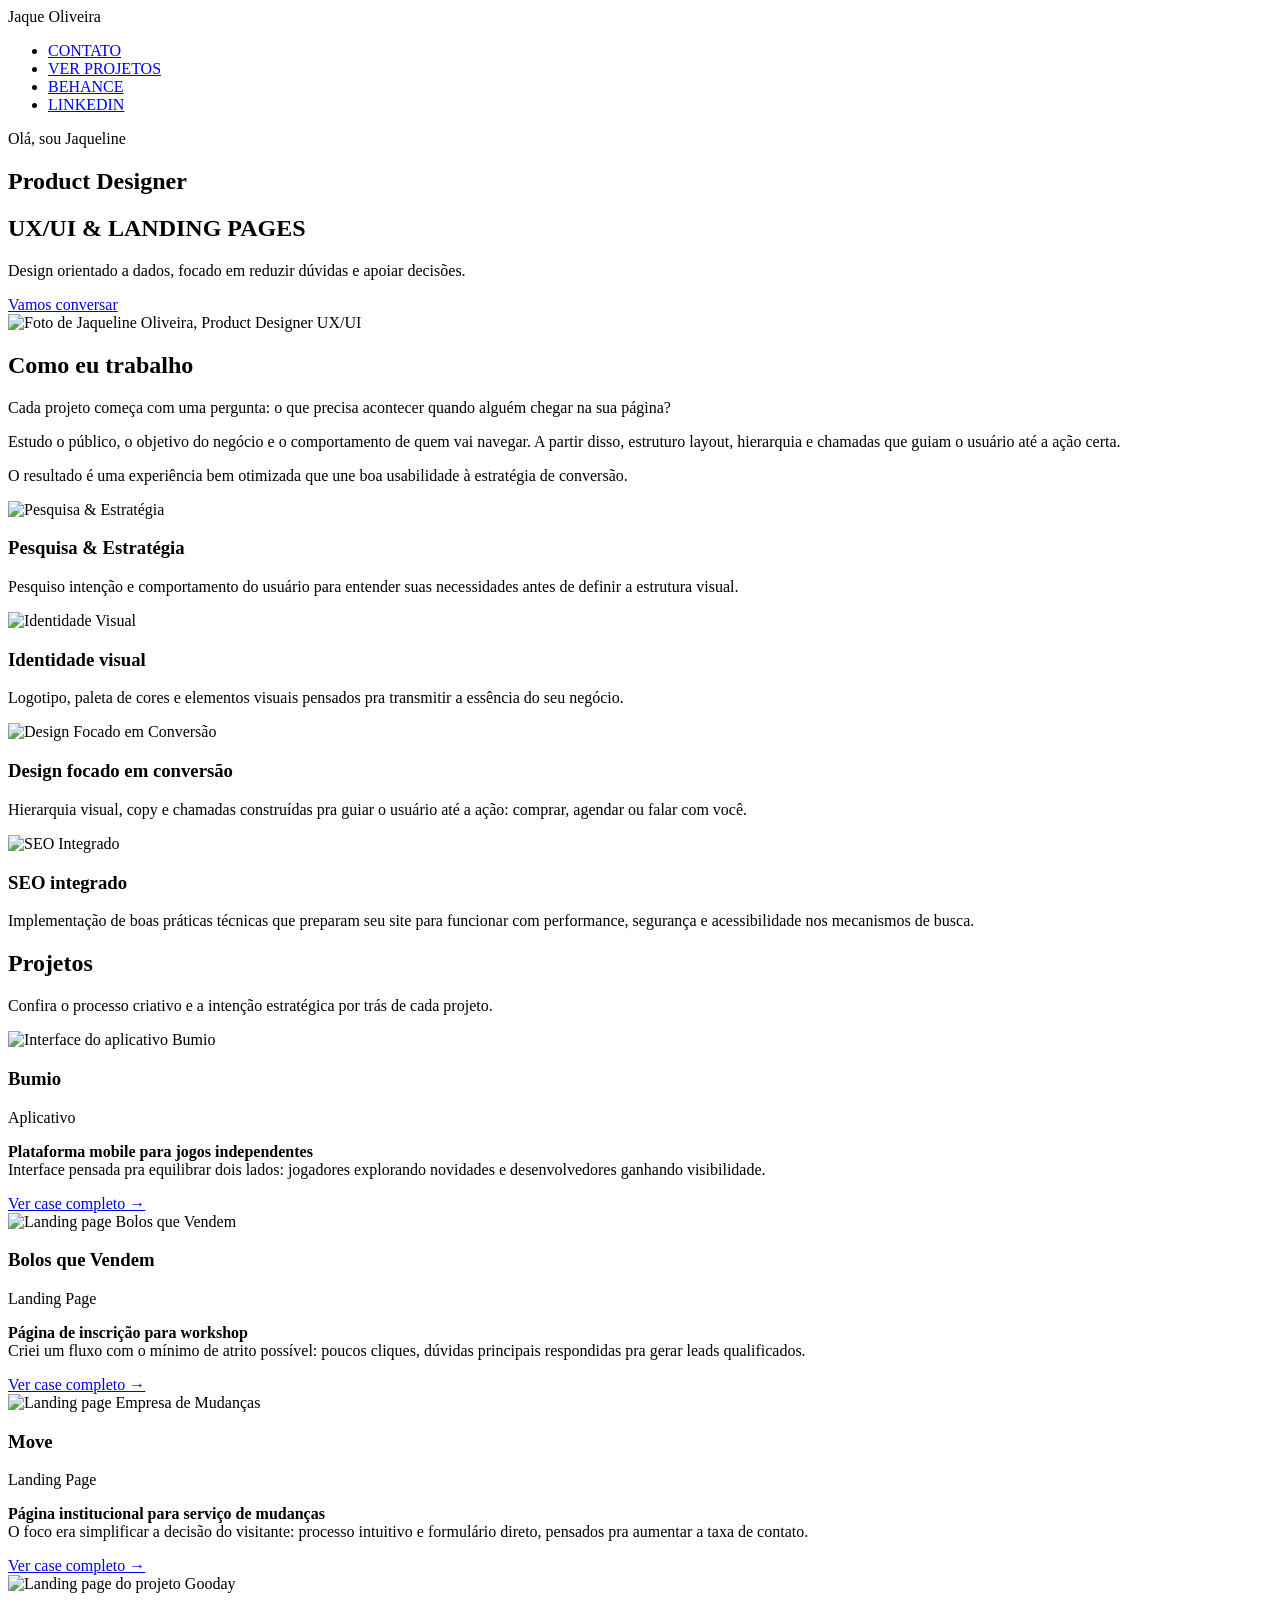
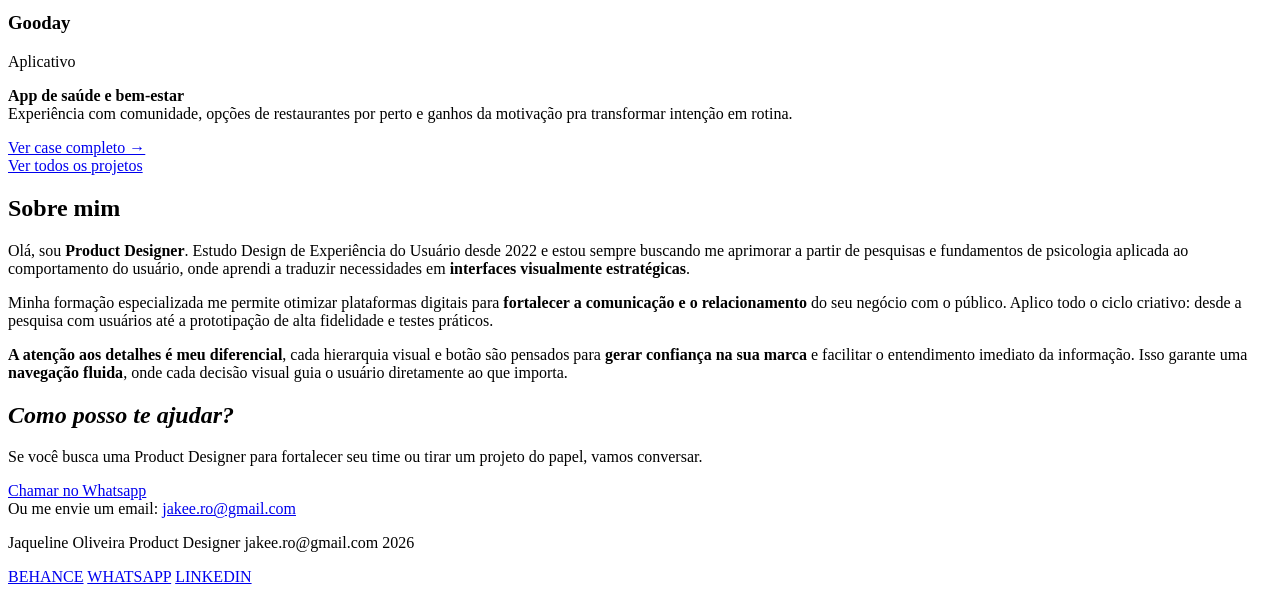
==== index.html @ 9f1c4193 "update: refine process section copy for clarity and directness" ====
<head>
    <meta charset="UTF-8">
    <meta name="viewport" content="width=device-width, initial-scale=1.0">
    
    <!-- Título OTIMIZADO: Agora diz o que você faz -->
    <title>Jaqueline Oliveira | Product Designer & Landing Pages</title> 
    
    <!-- DESCRIÇÃO DO GOOGLE (Meta Description): O texto do "anúncio" na pesquisa -->
    <meta name="description" content="Sou Jaqueline Oliveira, Product Designer UX/UI. Crio interfaces estratégicas focadas em conversão e experiência do usuário.">

    <!-- LINKS DE ESTILO E FONTES (Mantidos iguais) -->
    <link rel="stylesheet" href="styles.css"> 
    <link rel="preconnect" href="https://fonts.googleapis.com">
    <link rel="preconnect" href="https://fonts.gstatic.com" crossorigin>
    <link href="https://fonts.googleapis.com/css2?family=Cookie&family=DM+Serif+Display&family=DM+Sans:wght@400;500;600;700&display=swap" rel="stylesheet">

    <!-- NOVIDADE 1: Open Graph (Para compartilhar o link bonitinho no Zap/LinkedIn) -->
    <meta property="og:type" content="website">
    <meta property="og:title" content="Jaqueline Oliveira - Product Designer">
    <meta property="og:description" content="Design estratégico com foco no usuário. Cases, processo e performance.">
    
    <!-- NOVIDADE 2: Schema Person (O "Cartão de Visita Estruturado" pra Inteligência Artificial) -->
    <script type="application/ld+json">
    {
      "@context": "https://schema.org",
      "@type": "Person",
      "name": "Jaqueline Oliveira",
      "jobTitle": "Product Designer UX/UI",
      "email": "jakee.ro@gmail.com",
      "sameAs": [
        "https://www.behance.net/jaquelioliveir7",
        "https://www.linkedin.com/in/jaqueline-rodrigues-de-oliveira/"
      ]
    }
    </script>

</head>
<body>

    <!-- Navbar com Fundo Esticado ao Máximo -->
    <header class="navbar">
        <div class="navbar-inner">
            <div class="logo"><span class="logo-name">Jaque</span><span class="logo-lastname"> Oliveira</span></div>
            <nav>
                <ul>
                    <li><a href="#contato">CONTATO</a></li>
                    <li><a href="#projetos">VER PROJETOS</a></li>
                    <li><a href="https://www.behance.net/jaquelioliveir7" target="_blank">BEHANCE</a></li>
                    <li><a href="https://www.linkedin.com/in/jaqueline-rodrigues-de-oliveira/" target="_blank">LINKEDIN</a></li>
                </ul>
            </nav>
        </div>
    </header>

    <!-- Hero Section - esticada ao máximo -->
    <section class="hero">
        <div class="hero-inner">
            <div class="hero-text">
                <p class="greeting">Olá, sou Jaqueline</p>
                <h1>Product Designer</h1>
                <h2>UX/UI & LANDING PAGES</h2>
                <p class="hero-description">Design orientado a dados, focado em reduzir dúvidas e apoiar decisões.</p>
                <a href="https://wa.me/5541995198465" target="_blank" class="btn btn-dark">Vamos conversar</a>
            </div>
            <div class="hero-image">
                <img src="imagens/foto-jaque.png" alt="Foto de Jaqueline Oliveira, Product Designer UX/UI">
            </div>
        </div>
    </section>

    <!-- Como eu trabalho (painel escuro em largura total) -->
    <section class="process-section">
            <div class="process-content">
                <div class="process-intro">
                    <h2>Como eu trabalho</h2>
                    <p>Cada projeto começa com uma pergunta: o que precisa acontecer quando alguém chegar na sua página?</p>
                    <p>Estudo o público, o objetivo do negócio e o comportamento de quem vai navegar. A partir disso, estruturo layout, hierarquia e chamadas que guiam o usuário até a ação certa.</p>
                    <p>O resultado é uma experiência bem otimizada que une boa usabilidade à estratégia de conversão.</p>
                </div>
                <div class="process-grid">
                    <!-- Card 1 - Pesquisa -->
                    <article class="process-card">
                        <img src="imagens/icone-pesquisa.svg" alt="Pesquisa & Estratégia" class="process-icon-img">
                        <h3>Pesquisa & Estratégia</h3>
                        <p>Pesquiso intenção e comportamento do usuário para entender suas necessidades antes de definir a estrutura visual.</p>
                    </article>

                    <!-- Card 2 - Identidade Visual -->
                    <article class="process-card">
                        <img src="imagens/icone-visual.svg" alt="Identidade Visual" class="process-icon-img">
                        <h3>Identidade visual</h3>
                        <p>Logotipo, paleta de cores e elementos visuais pensados pra transmitir a essência do seu negócio.</p>
                    </article>

                    <!-- Card 3 - Design focado em conversão -->
                    <article class="process-card">
                        <img src="imagens/icone-conversao.svg" alt="Design Focado em Conversão" class="process-icon-img">
                        <h3>Design focado em conversão</h3>
                        <p>Hierarquia visual, copy e chamadas construídas pra guiar o usuário até a ação: comprar, agendar ou falar com você.</p>
                    </article>

                    <!-- Card 4 - SEO integrado -->
                    <article class="process-card">
                        <img src="imagens/icone-estrela.svg" alt="SEO Integrado" class="process-icon-img">
                        <h3>SEO integrado</h3>
                        <p>Implementação de boas práticas técnicas que preparam seu site para funcionar com performance, segurança e acessibilidade nos mecanismos de busca.</p>
                    </article>
                </div>
            </div>
        </section>

    <!-- Conteúdo principal -->
    <main class="container">

        <!-- Projetos -->
        <section id="projetos" class="projects-section">
            <h2>Projetos</h2>
            <p class="section-subtitle">Confira o processo criativo e a intenção estratégica por trás de cada projeto.</p>

            <div class="projects-grid">
                <!-- Projeto 1 -->
                <article class="project-card">
                    <img src="imagens/projeto-bumio.png" alt="Interface do aplicativo Bumio">
                    <div class="project-info">
                        <h3>Bumio</h3>
                        <span class="project-tag">Aplicativo</span>
                        <p class="project-tagline"><strong>Plataforma mobile para jogos independentes</strong><br>Interface pensada pra equilibrar dois lados: jogadores explorando novidades e desenvolvedores ganhando visibilidade.</p>
                        <a href="https://www.behance.net/gallery/253446259/Mobile-App-UXUI-Case-Study-Product-Design" target="_blank" class="project-link">Ver case completo →</a>
                    </div>
                </article>

                <!-- Projeto 2 -->
                <article class="project-card">
                    <img src="imagens/projeto-confeitaria.png" alt="Landing page Bolos que Vendem">
                    <div class="project-info">
                        <h3>Bolos que Vendem</h3>
                        <span class="project-tag">Landing Page</span>
                        <p class="project-tagline"><strong>Página de inscrição para workshop</strong><br>Criei um fluxo com o mínimo de atrito possível: poucos cliques, dúvidas principais respondidas pra gerar leads qualificados.</p>
                        <a href="https://www.behance.net/gallery/207261445/Landing-Page-Curso-de-Confeitaria" target="_blank" class="project-link">Ver case completo →</a>
                    </div>
                </article>

                <!-- Projeto 3 -->
                <article class="project-card">
                    <img src="imagens/projeto-move.png" alt="Landing page Empresa de Mudanças">
                    <div class="project-info">
                        <h3>Move</h3>
                        <span class="project-tag">Landing Page</span>
                        <p class="project-tagline"><strong>Página institucional para serviço de mudanças</strong><br>O foco era simplificar a decisão do visitante: processo intuitivo e formulário direto, pensados pra aumentar a taxa de contato.</p>
                        <a href="https://www.behance.net/gallery/166078619/Projeto-Web-Move" target="_blank" class="project-link">Ver case completo →</a>
                    </div>
                </article>

                <!-- Projeto 4 -->
                <article class="project-card">
                    <img src="imagens/projeto-gooday.png" alt="Landing page do projeto Gooday">
                    <div class="project-info">
                        <h3>Gooday</h3>
                        <span class="project-tag">Aplicativo</span>
                        <p class="project-tagline"><strong>App de saúde e bem-estar</strong><br>Experiência com comunidade, opções de restaurantes por perto e ganhos da motivação pra transformar intenção em rotina.</p>
                        <a href="https://www.behance.net/gallery/200805689/Gooday-App-UIUX-Design" target="_blank" class="project-link">Ver case completo →</a>
                    </div>
                </article>
            </div>

            <div class="projects-center-btn">
                <a href="https://www.behance.net/jaquelioliveir7" target="_blank" class="btn btn-pink">Ver todos os projetos</a>
            </div>
        </section>

        <!-- Sobre mim -->
        <section class="about-section">
            <div class="about-content">
                <h2>Sobre mim</h2>
                  <p>Olá, sou <strong>Product Designer</strong>. Estudo Design de Experiência do Usuário desde 2022 e estou sempre buscando me aprimorar a partir de pesquisas e fundamentos de psicologia aplicada ao comportamento do usuário, onde aprendi a traduzir necessidades em <strong>interfaces visualmente estratégicas</strong>.</p>

    <p>Minha formação especializada me permite otimizar plataformas digitais para <strong>fortalecer a comunicação e o relacionamento</strong> do seu negócio com o público. Aplico todo o ciclo criativo: desde a pesquisa com usuários até a prototipação de alta fidelidade e testes práticos.</p>

    <p> <strong> A atenção aos detalhes é meu diferencial</strong>, cada hierarquia visual e botão são pensados para <strong>gerar confiança na sua marca</strong> e facilitar o entendimento imediato da informação. Isso garante uma <strong>navegação fluida</strong>, onde cada decisão visual guia o usuário diretamente ao que importa.</p>
</div>
        </section>
    </main>

    <!-- SEÇÃO DE CONTATO (Igual ao print elegante) -->
<section id="contato" class="contact-section">
    <div class="contact-container-elegant">
        
        <!-- LADO ESQUERDO: Título + Texto -->
        <div class="contact-info-left">
            <h2 style="font-style: italic;">Como posso te ajudar?</h2>
            <p class="contact-description">
                Se você busca uma Product Designer para fortalecer seu time ou tirar um projeto do papel, vamos conversar.
            </p>
        </div>

        <!-- LADO DIREITO: Botão + Email (Sem lista) -->
        <div class="contact-action-right">
            <a href="https://wa.me/5541995198465?text=Ol%C3%A1%20Jaque!" 
               target="_blank" 
               class="btn btn-dark btn-whatsapp-main">
               Chamar no Whatsapp
            </a>

            <div class="email-direct-link">
                <span>Ou me envie um email:</span>
                <a href="mailto:jakee.ro@gmail.com">jakee.ro@gmail.com</a>
            </div>
        </div>

    </div>
</section>

<!-- RODAPÉ COM PONTINHOS -->
<footer class="footer-clean">
    <div class="footer-left">
        <p>Jaqueline Oliveira <span class="footer-dot" aria-hidden="true"></span> Product Designer <span class="footer-dot" aria-hidden="true"></span> jakee.ro@gmail.com <span class="footer-dot" aria-hidden="true"></span> 2026</p>
    </div>
    <div class="footer-right">
        <a href="https://www.behance.net/jaquelioliveir7" target="_blank">BEHANCE</a>
        <a href="https://wa.me/5541995198465" target="_blank">WHATSAPP</a>
        <a href="https://www.linkedin.com/in/jaqueline-rodrigues-de-oliveira/" target="_blank">LINKEDIN</a>
    </div>
</footer>
</body>
</html>
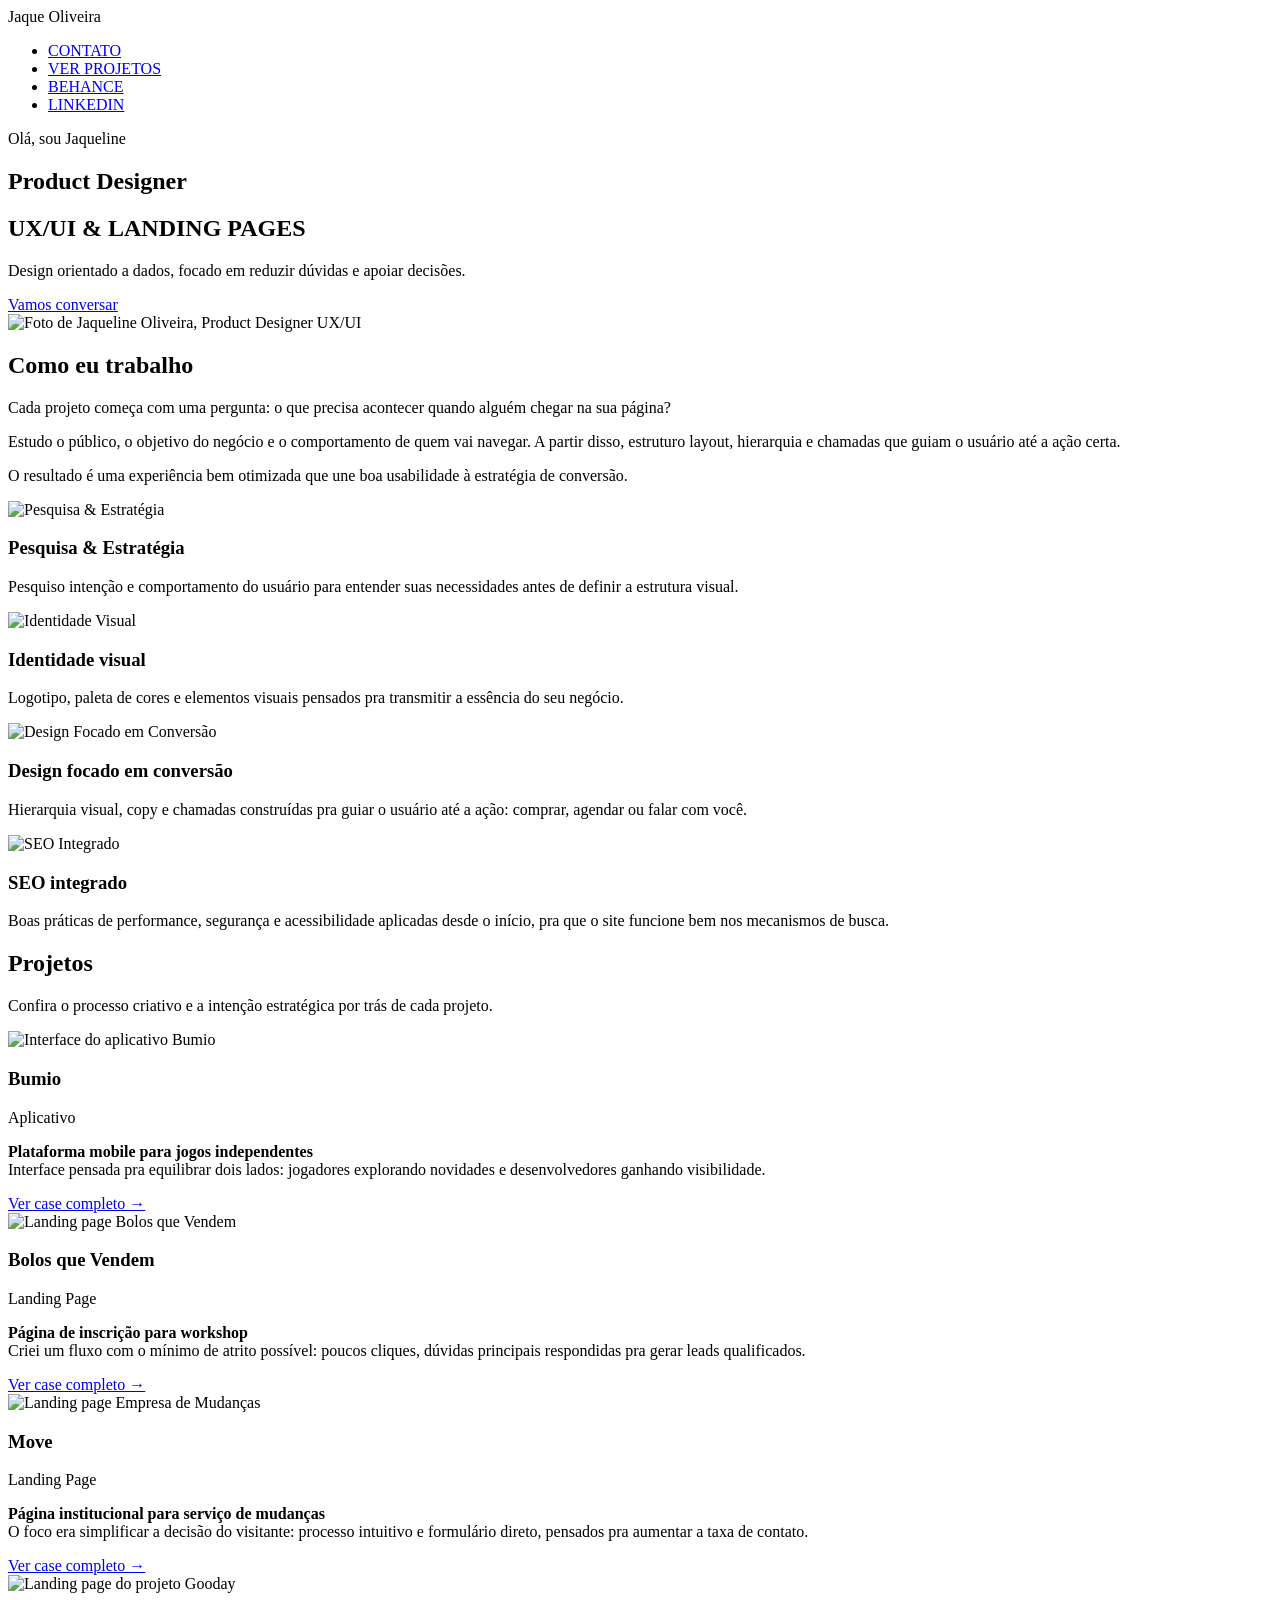
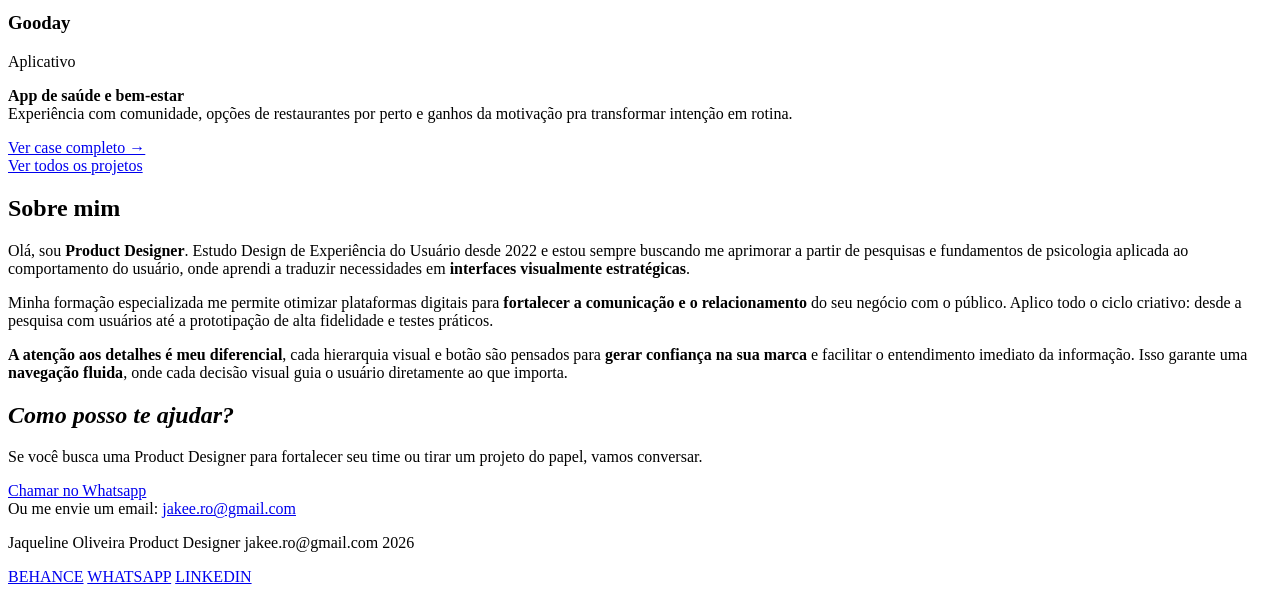
==== commit 5a006444: "update: refine SEO card copy for clarity and directness" ====
--- a/index.html
+++ b/index.html
@@ -103,7 +103,7 @@
                     <article class="process-card">
                         <img src="imagens/icone-estrela.svg" alt="SEO Integrado" class="process-icon-img">
                         <h3>SEO integrado</h3>
-                        <p>Implementação de boas práticas técnicas que preparam seu site para funcionar com performance, segurança e acessibilidade nos mecanismos de busca.</p>
+                        <p>Boas práticas de performance, segurança e acessibilidade aplicadas desde o início, pra que o site funcione bem nos mecanismos de busca.</p>
                     </article>
                 </div>
             </div>
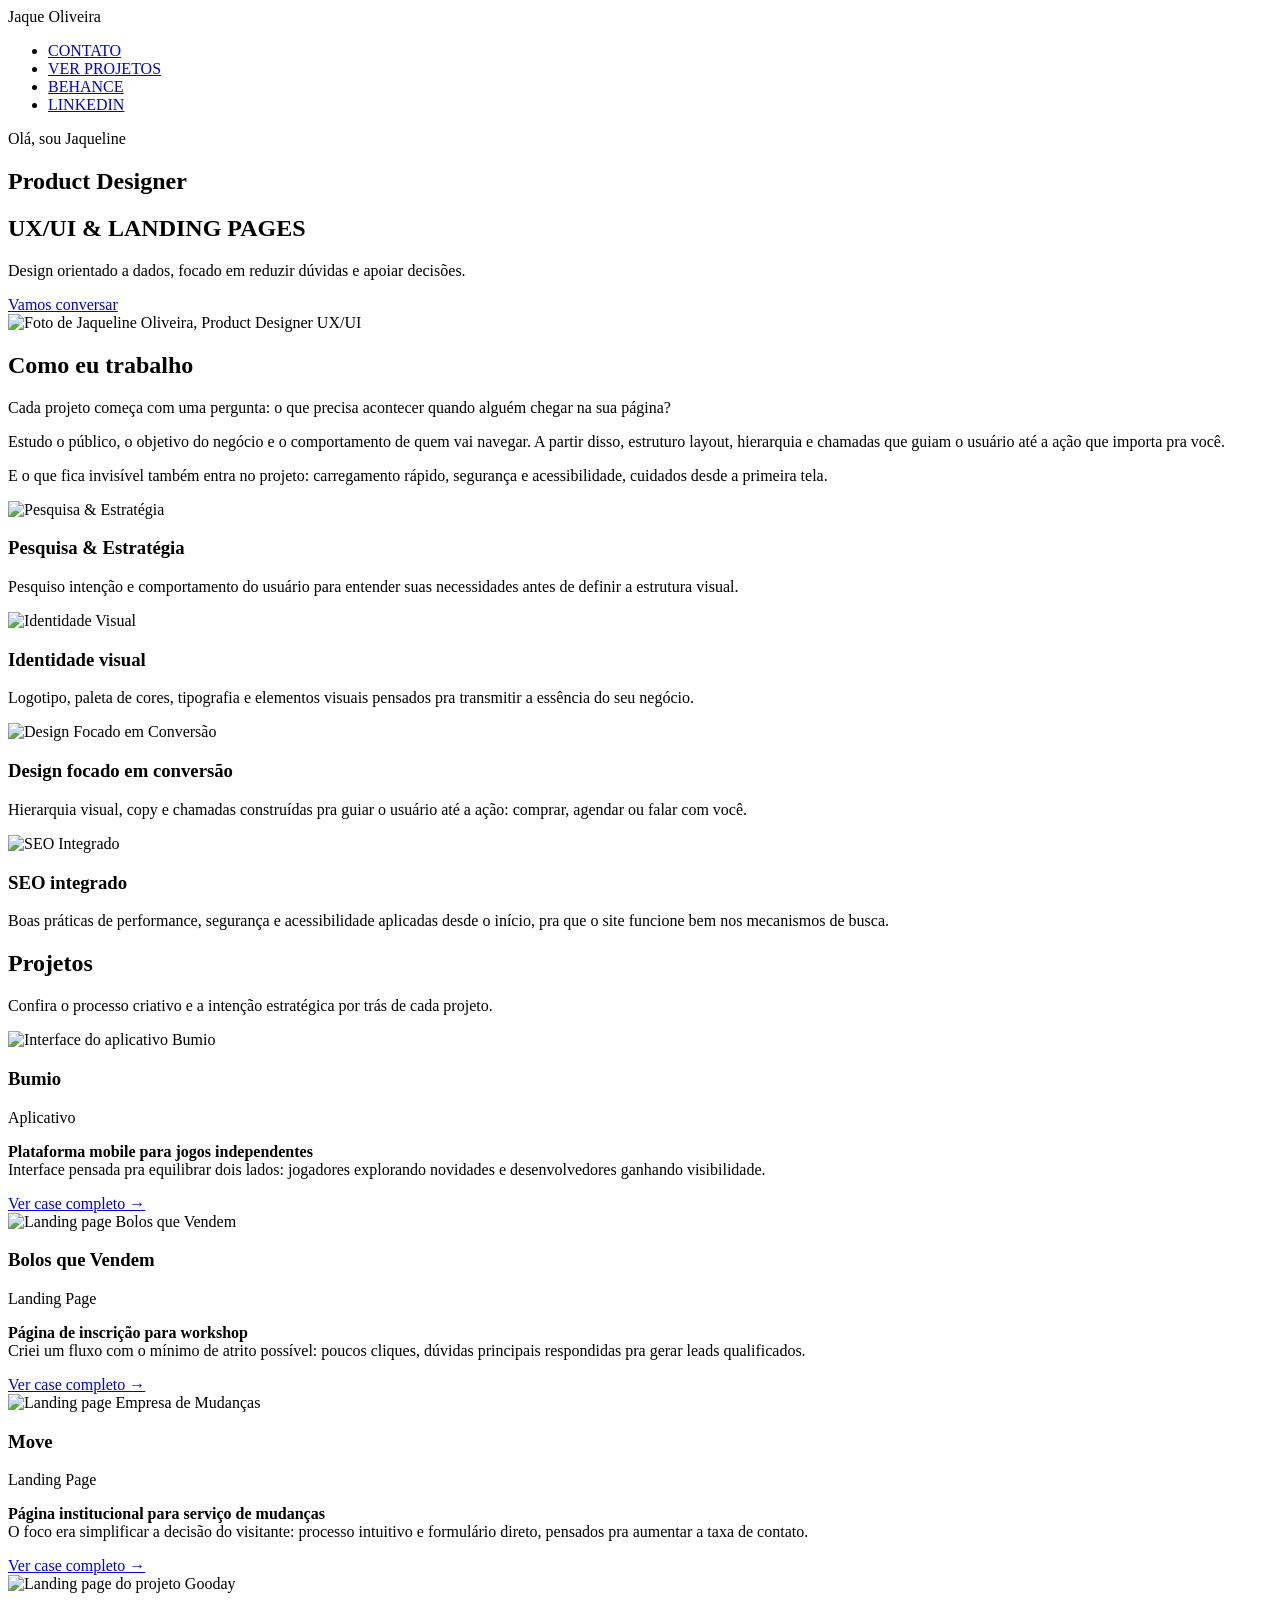
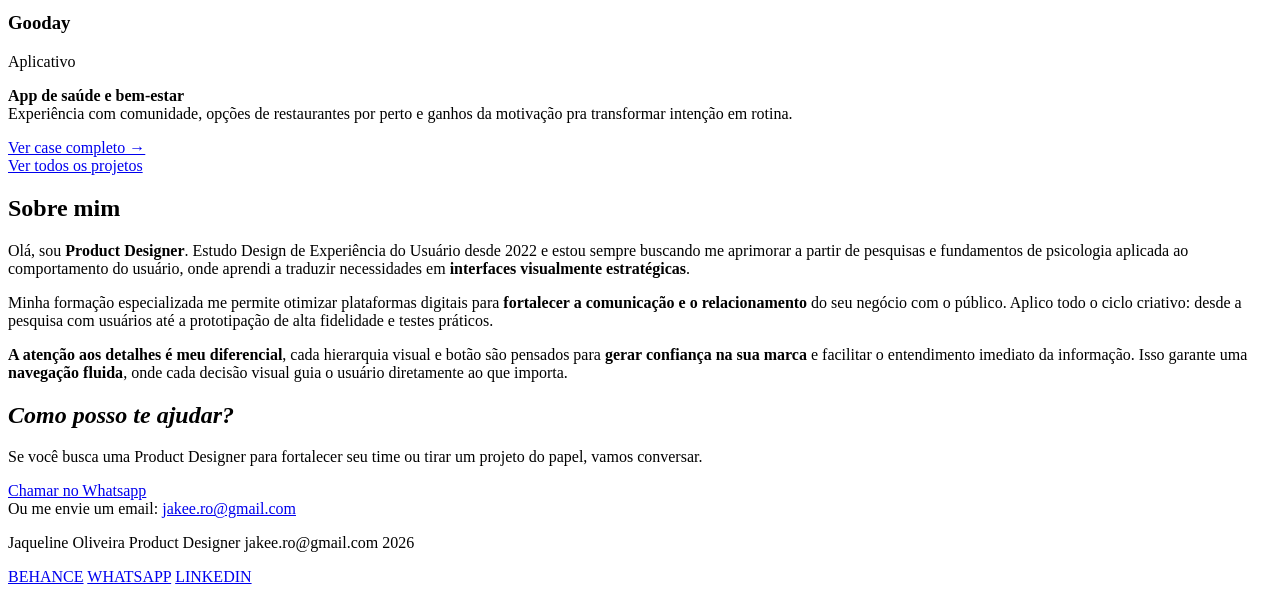
==== commit ac06ddba: "update: refine process section copy to emphasize technical aspects and specify visual identity detai" ====
--- a/index.html
+++ b/index.html
@@ -74,8 +74,8 @@
                 <div class="process-intro">
                     <h2>Como eu trabalho</h2>
                     <p>Cada projeto começa com uma pergunta: o que precisa acontecer quando alguém chegar na sua página?</p>
-                    <p>Estudo o público, o objetivo do negócio e o comportamento de quem vai navegar. A partir disso, estruturo layout, hierarquia e chamadas que guiam o usuário até a ação certa.</p>
-                    <p>O resultado é uma experiência bem otimizada que une boa usabilidade à estratégia de conversão.</p>
+                    <p>Estudo o público, o objetivo do negócio e o comportamento de quem vai navegar. A partir disso, estruturo layout, hierarquia e chamadas que guiam o usuário até a ação que importa pra você.</p>
+                    <p>E o que fica invisível também entra no projeto: carregamento rápido, segurança e acessibilidade, cuidados desde a primeira tela.</p>
                 </div>
                 <div class="process-grid">
                     <!-- Card 1 - Pesquisa -->
@@ -89,7 +89,7 @@
                     <article class="process-card">
                         <img src="imagens/icone-visual.svg" alt="Identidade Visual" class="process-icon-img">
                         <h3>Identidade visual</h3>
-                        <p>Logotipo, paleta de cores e elementos visuais pensados pra transmitir a essência do seu negócio.</p>
+                        <p>Logotipo, paleta de cores, tipografia e elementos visuais pensados pra transmitir a essência do seu negócio.</p>
                     </article>
 
                     <!-- Card 3 - Design focado em conversão -->
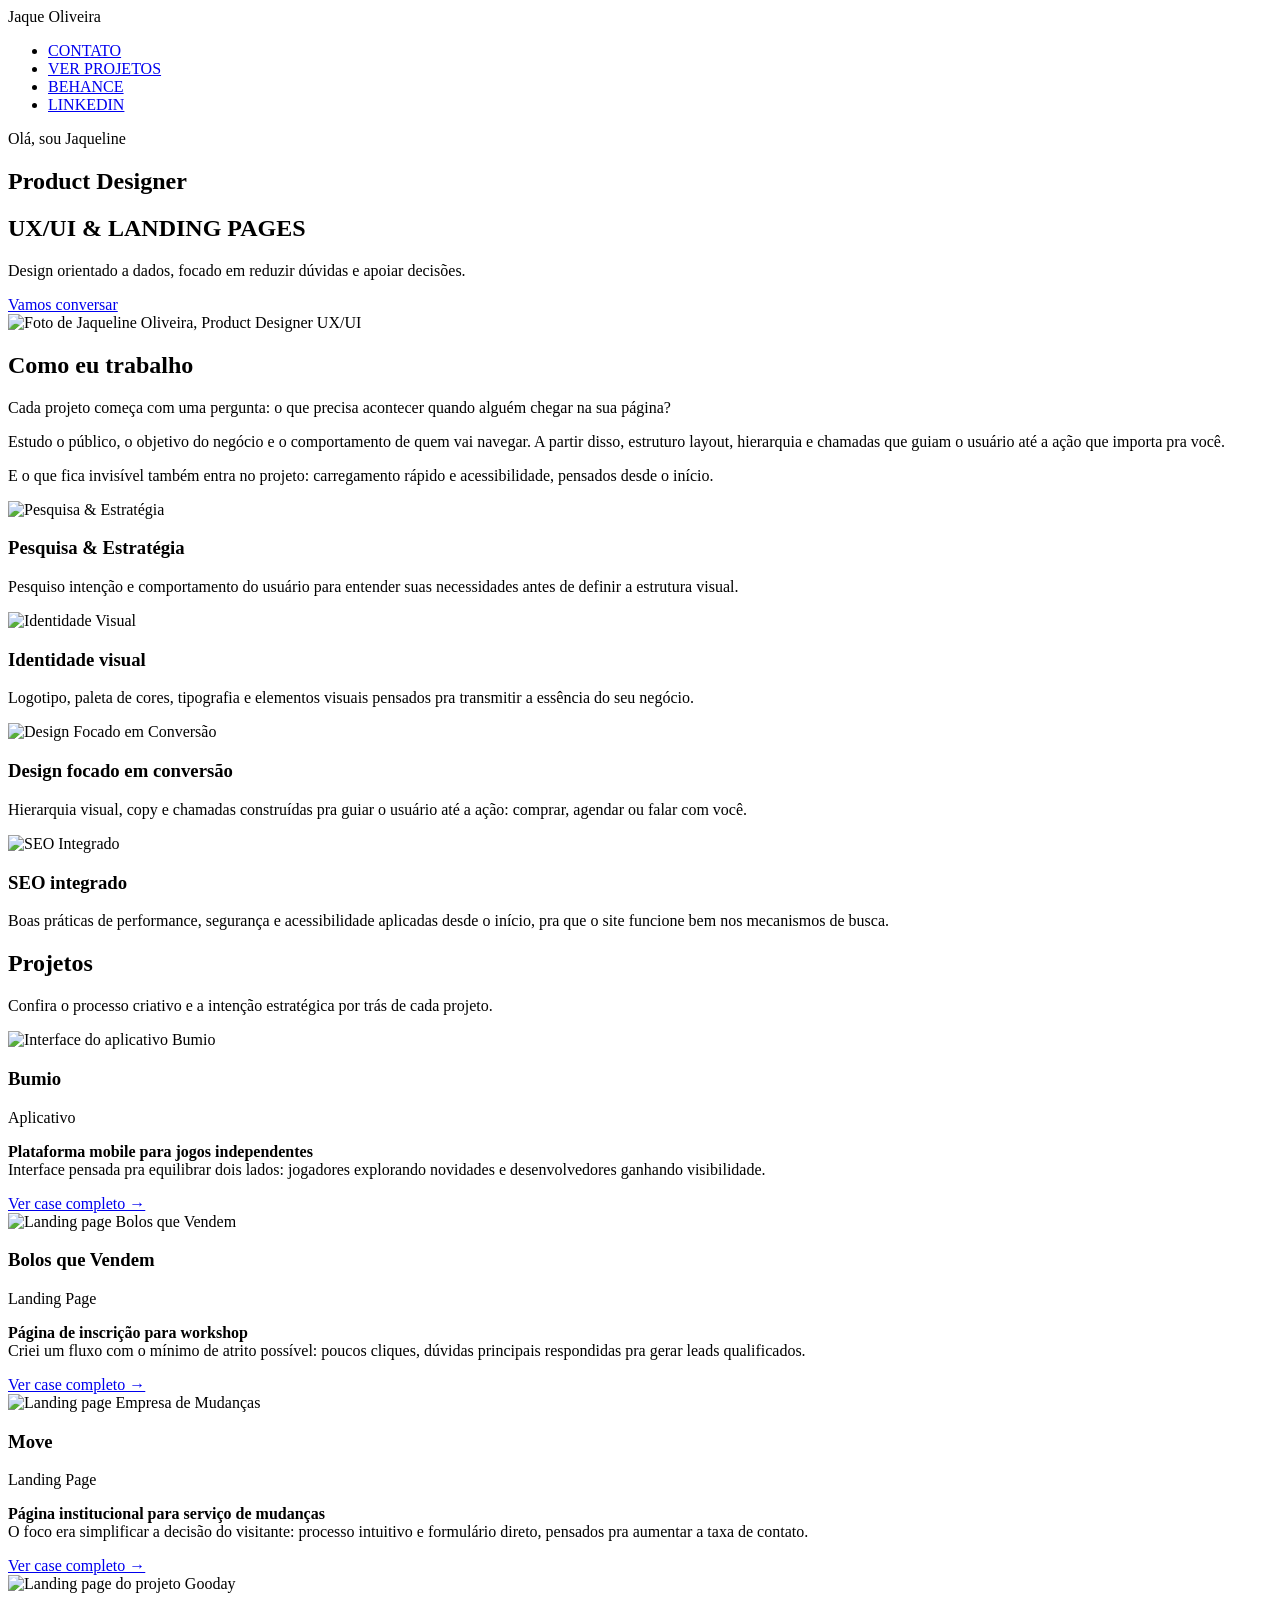
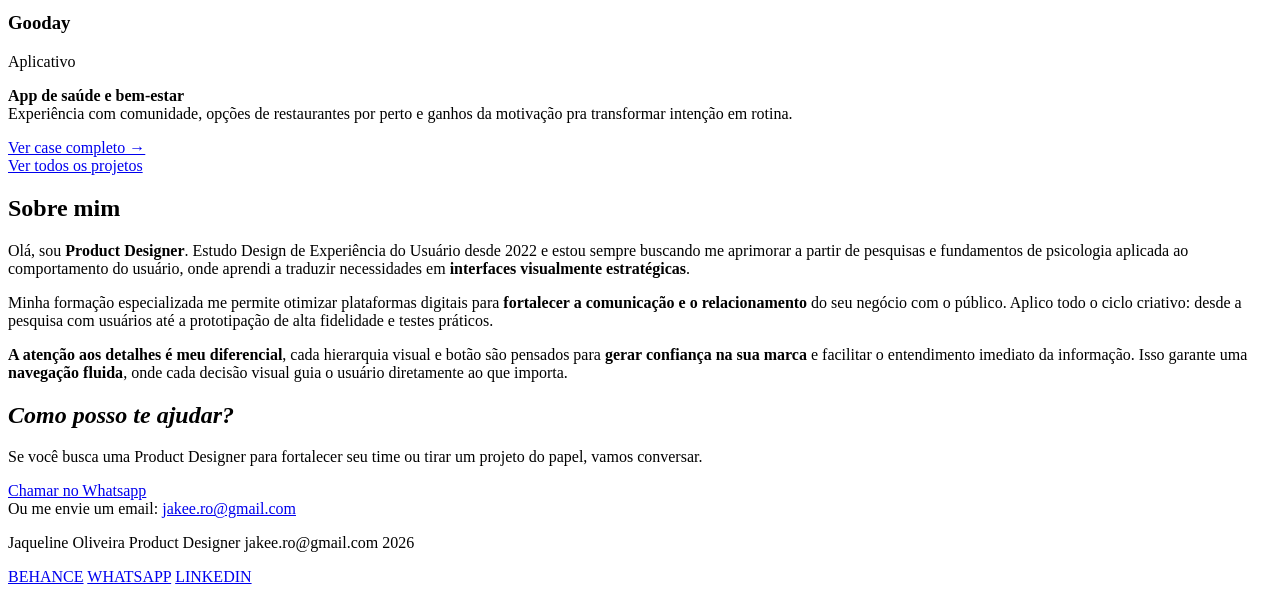
==== commit c0d07491: "update: refine invisible features paragraph in process section for clarity and brevity" ====
--- a/index.html
+++ b/index.html
@@ -75,7 +75,7 @@
                     <h2>Como eu trabalho</h2>
                     <p>Cada projeto começa com uma pergunta: o que precisa acontecer quando alguém chegar na sua página?</p>
                     <p>Estudo o público, o objetivo do negócio e o comportamento de quem vai navegar. A partir disso, estruturo layout, hierarquia e chamadas que guiam o usuário até a ação que importa pra você.</p>
-                    <p>E o que fica invisível também entra no projeto: carregamento rápido, segurança e acessibilidade, cuidados desde a primeira tela.</p>
+                    <p>E o que fica invisível também entra no projeto: carregamento rápido e acessibilidade, pensados desde o início.</p>
                 </div>
                 <div class="process-grid">
                     <!-- Card 1 - Pesquisa -->
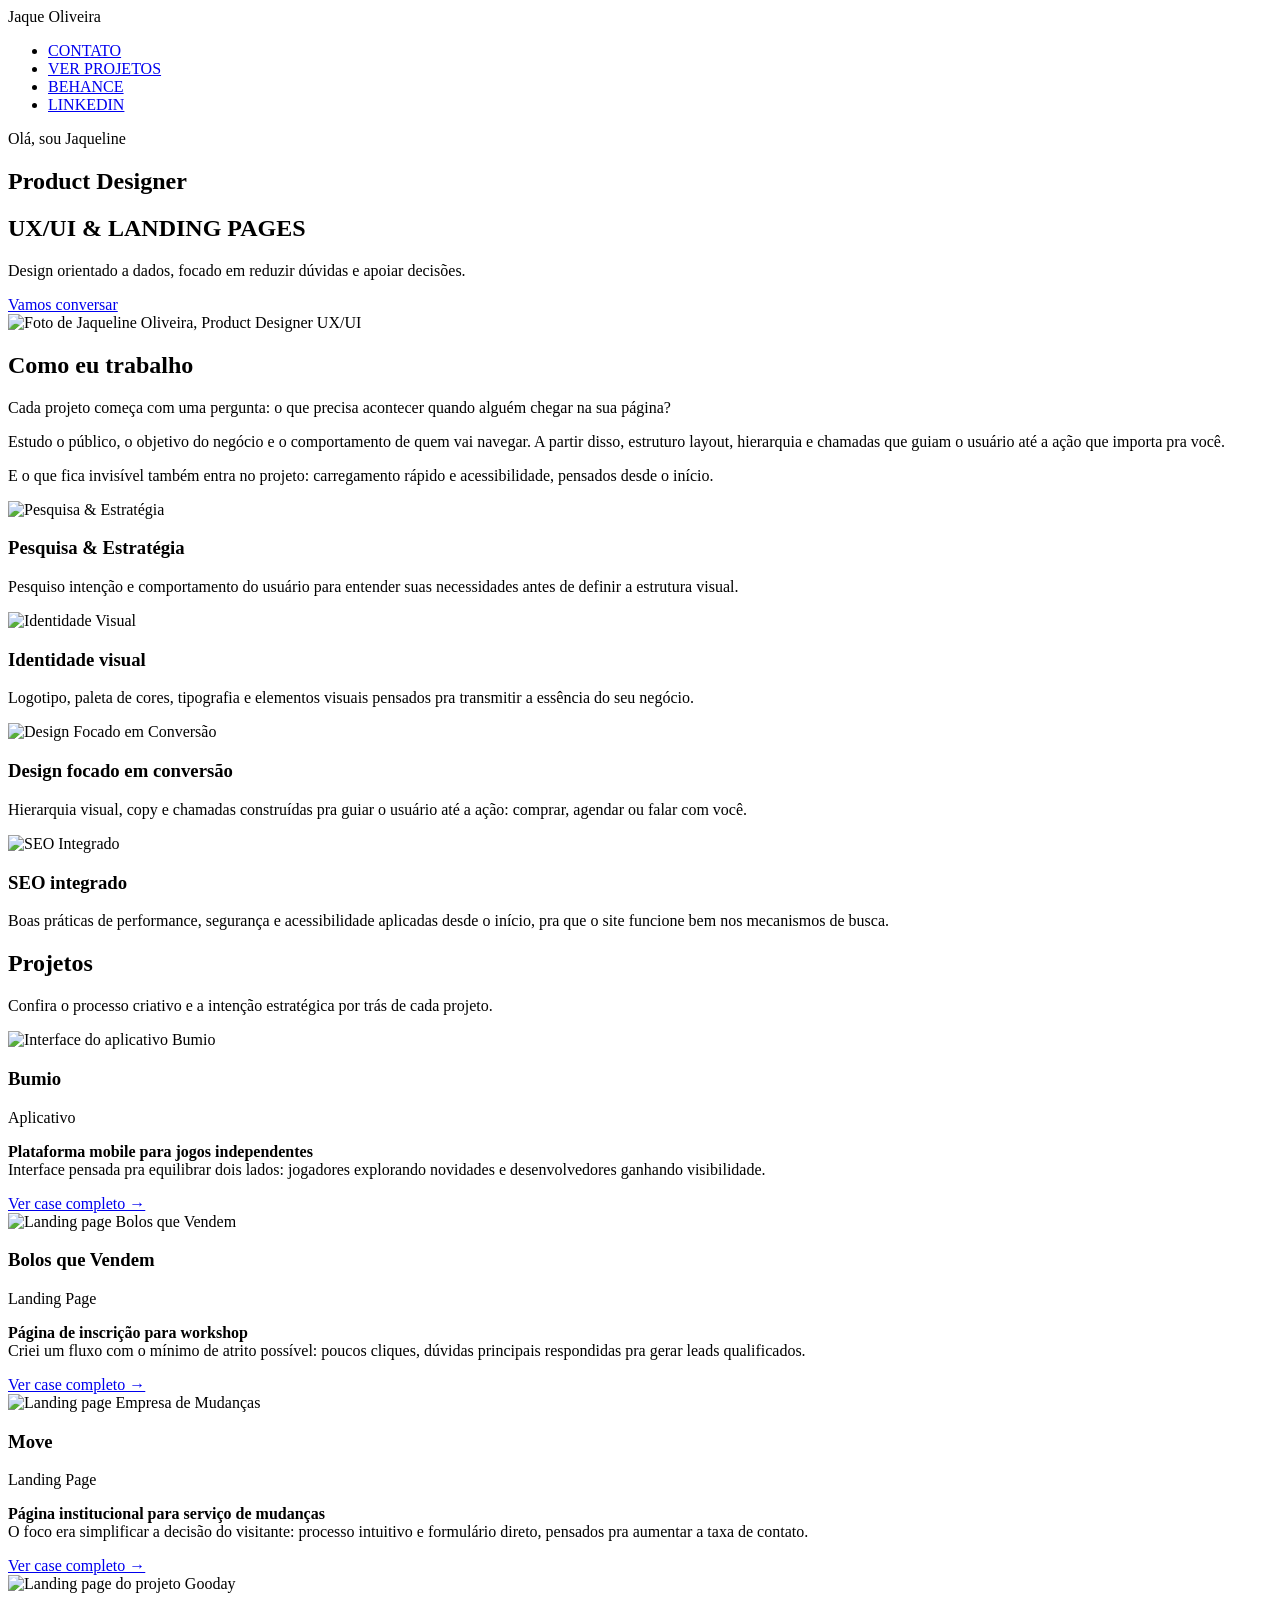
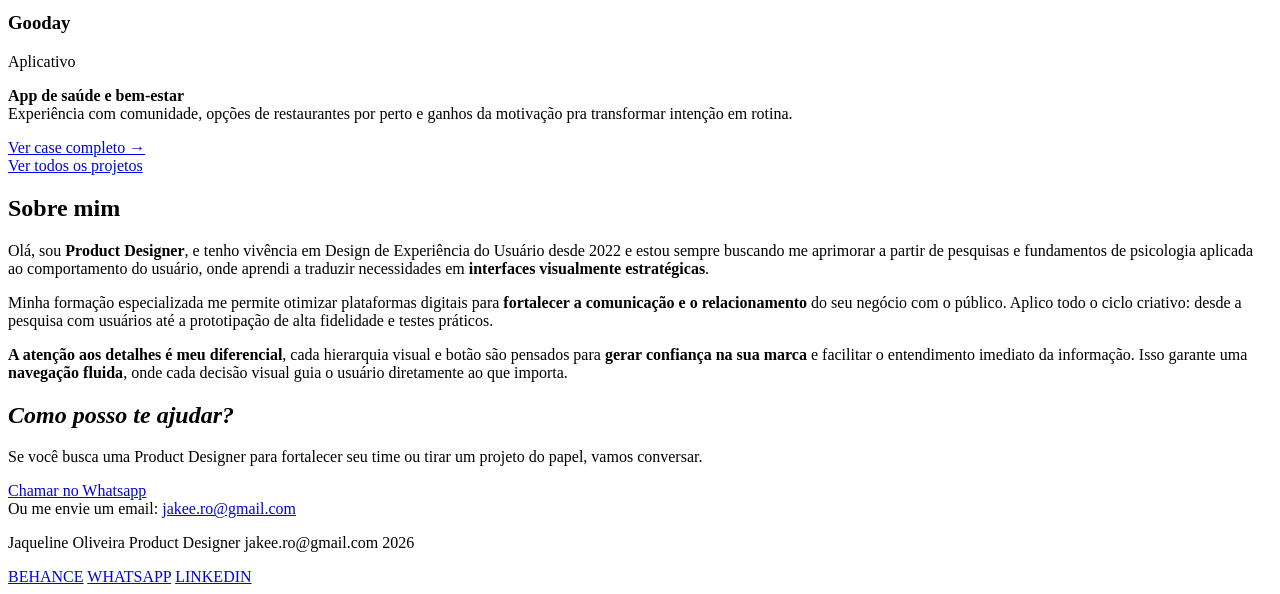
==== commit bdd38c48: "refine: smooth out about me introduction for better continuity" ====
--- a/index.html
+++ b/index.html
@@ -172,7 +172,7 @@
         <section class="about-section">
             <div class="about-content">
                 <h2>Sobre mim</h2>
-                  <p>Olá, sou <strong>Product Designer</strong>. Estudo Design de Experiência do Usuário desde 2022 e estou sempre buscando me aprimorar a partir de pesquisas e fundamentos de psicologia aplicada ao comportamento do usuário, onde aprendi a traduzir necessidades em <strong>interfaces visualmente estratégicas</strong>.</p>
+                  <p>Olá, sou <strong>Product Designer</strong>, e tenho vivência em Design de Experiência do Usuário desde 2022 e estou sempre buscando me aprimorar a partir de pesquisas e fundamentos de psicologia aplicada ao comportamento do usuário, onde aprendi a traduzir necessidades em <strong>interfaces visualmente estratégicas</strong>.</p>
 
     <p>Minha formação especializada me permite otimizar plataformas digitais para <strong>fortalecer a comunicação e o relacionamento</strong> do seu negócio com o público. Aplico todo o ciclo criativo: desde a pesquisa com usuários até a prototipação de alta fidelidade e testes práticos.</p>
 
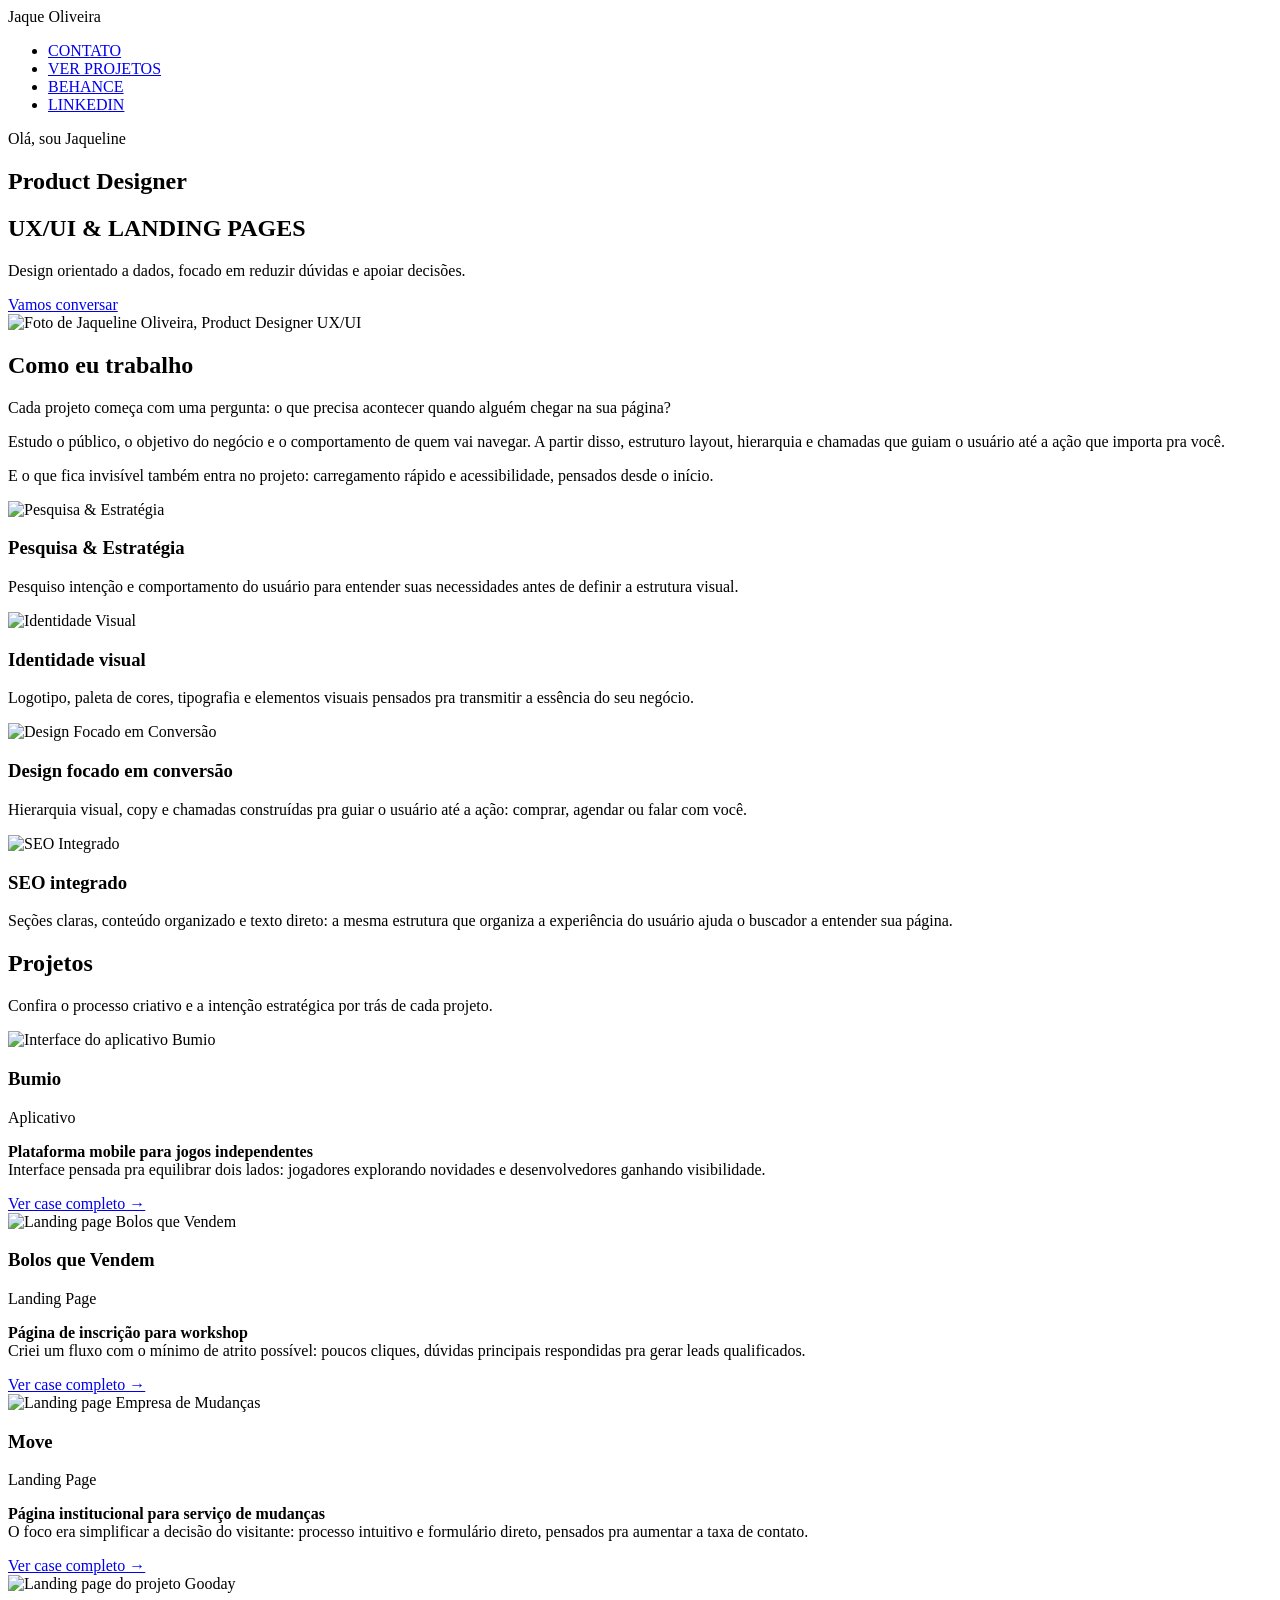
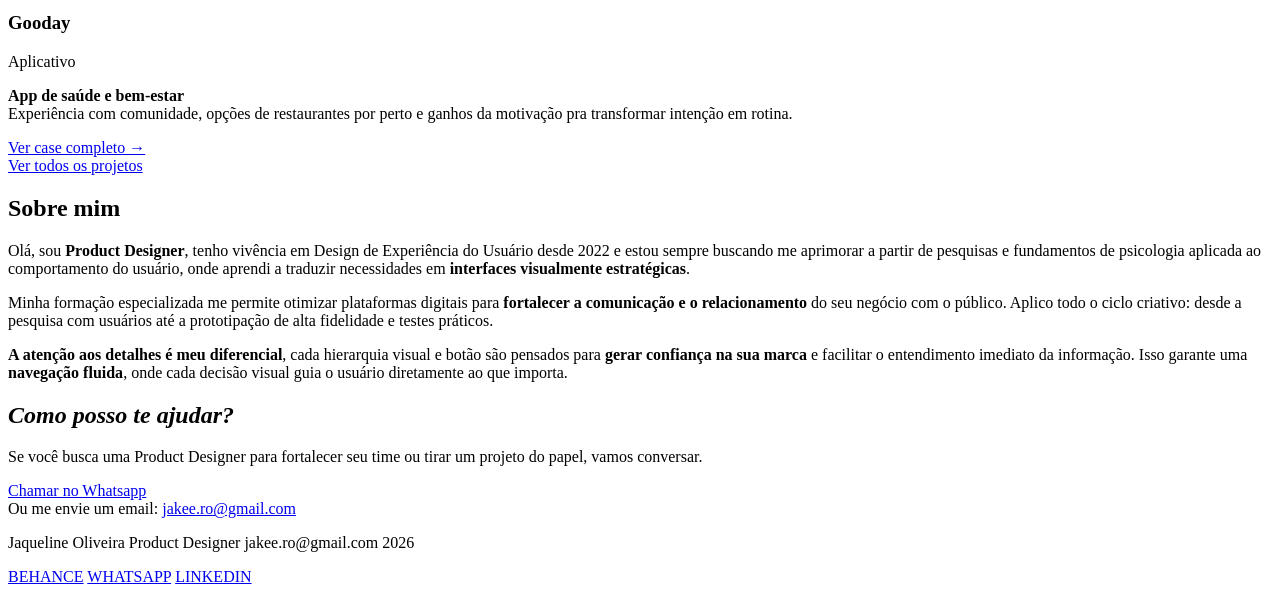
==== commit 65a9cc1e: "update: refine SEO card description to connect content structure with search engine clarity" ====
--- a/index.html
+++ b/index.html
@@ -103,7 +103,7 @@
                     <article class="process-card">
                         <img src="imagens/icone-estrela.svg" alt="SEO Integrado" class="process-icon-img">
                         <h3>SEO integrado</h3>
-                        <p>Boas práticas de performance, segurança e acessibilidade aplicadas desde o início, pra que o site funcione bem nos mecanismos de busca.</p>
+                        <p>Seções claras, conteúdo organizado e texto direto: a mesma estrutura que organiza a experiência do usuário ajuda o buscador a entender sua página.</p>
                     </article>
                 </div>
             </div>
@@ -172,7 +172,7 @@
         <section class="about-section">
             <div class="about-content">
                 <h2>Sobre mim</h2>
-                  <p>Olá, sou <strong>Product Designer</strong>, e tenho vivência em Design de Experiência do Usuário desde 2022 e estou sempre buscando me aprimorar a partir de pesquisas e fundamentos de psicologia aplicada ao comportamento do usuário, onde aprendi a traduzir necessidades em <strong>interfaces visualmente estratégicas</strong>.</p>
+                  <p>Olá, sou <strong>Product Designer</strong>, tenho vivência em Design de Experiência do Usuário desde 2022 e estou sempre buscando me aprimorar a partir de pesquisas e fundamentos de psicologia aplicada ao comportamento do usuário, onde aprendi a traduzir necessidades em <strong>interfaces visualmente estratégicas</strong>.</p>
 
     <p>Minha formação especializada me permite otimizar plataformas digitais para <strong>fortalecer a comunicação e o relacionamento</strong> do seu negócio com o público. Aplico todo o ciclo criativo: desde a pesquisa com usuários até a prototipação de alta fidelidade e testes práticos.</p>
 
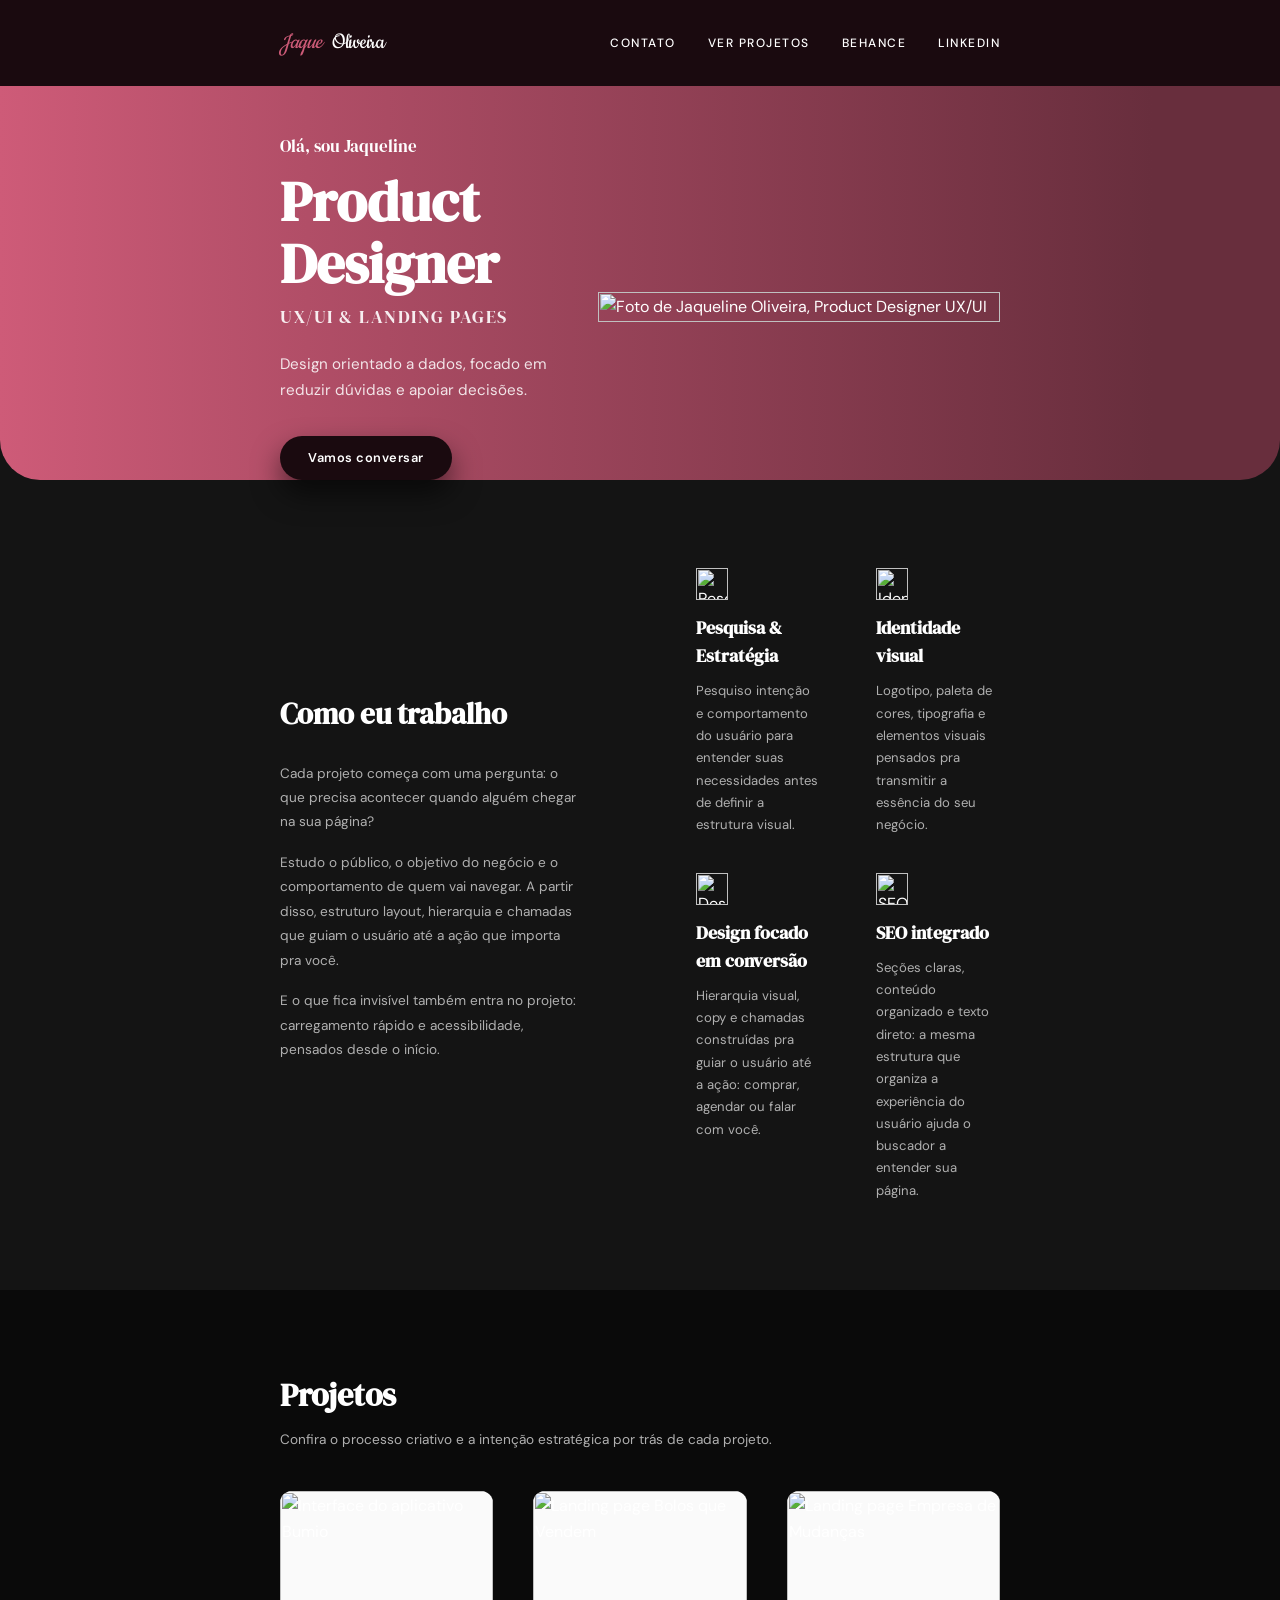
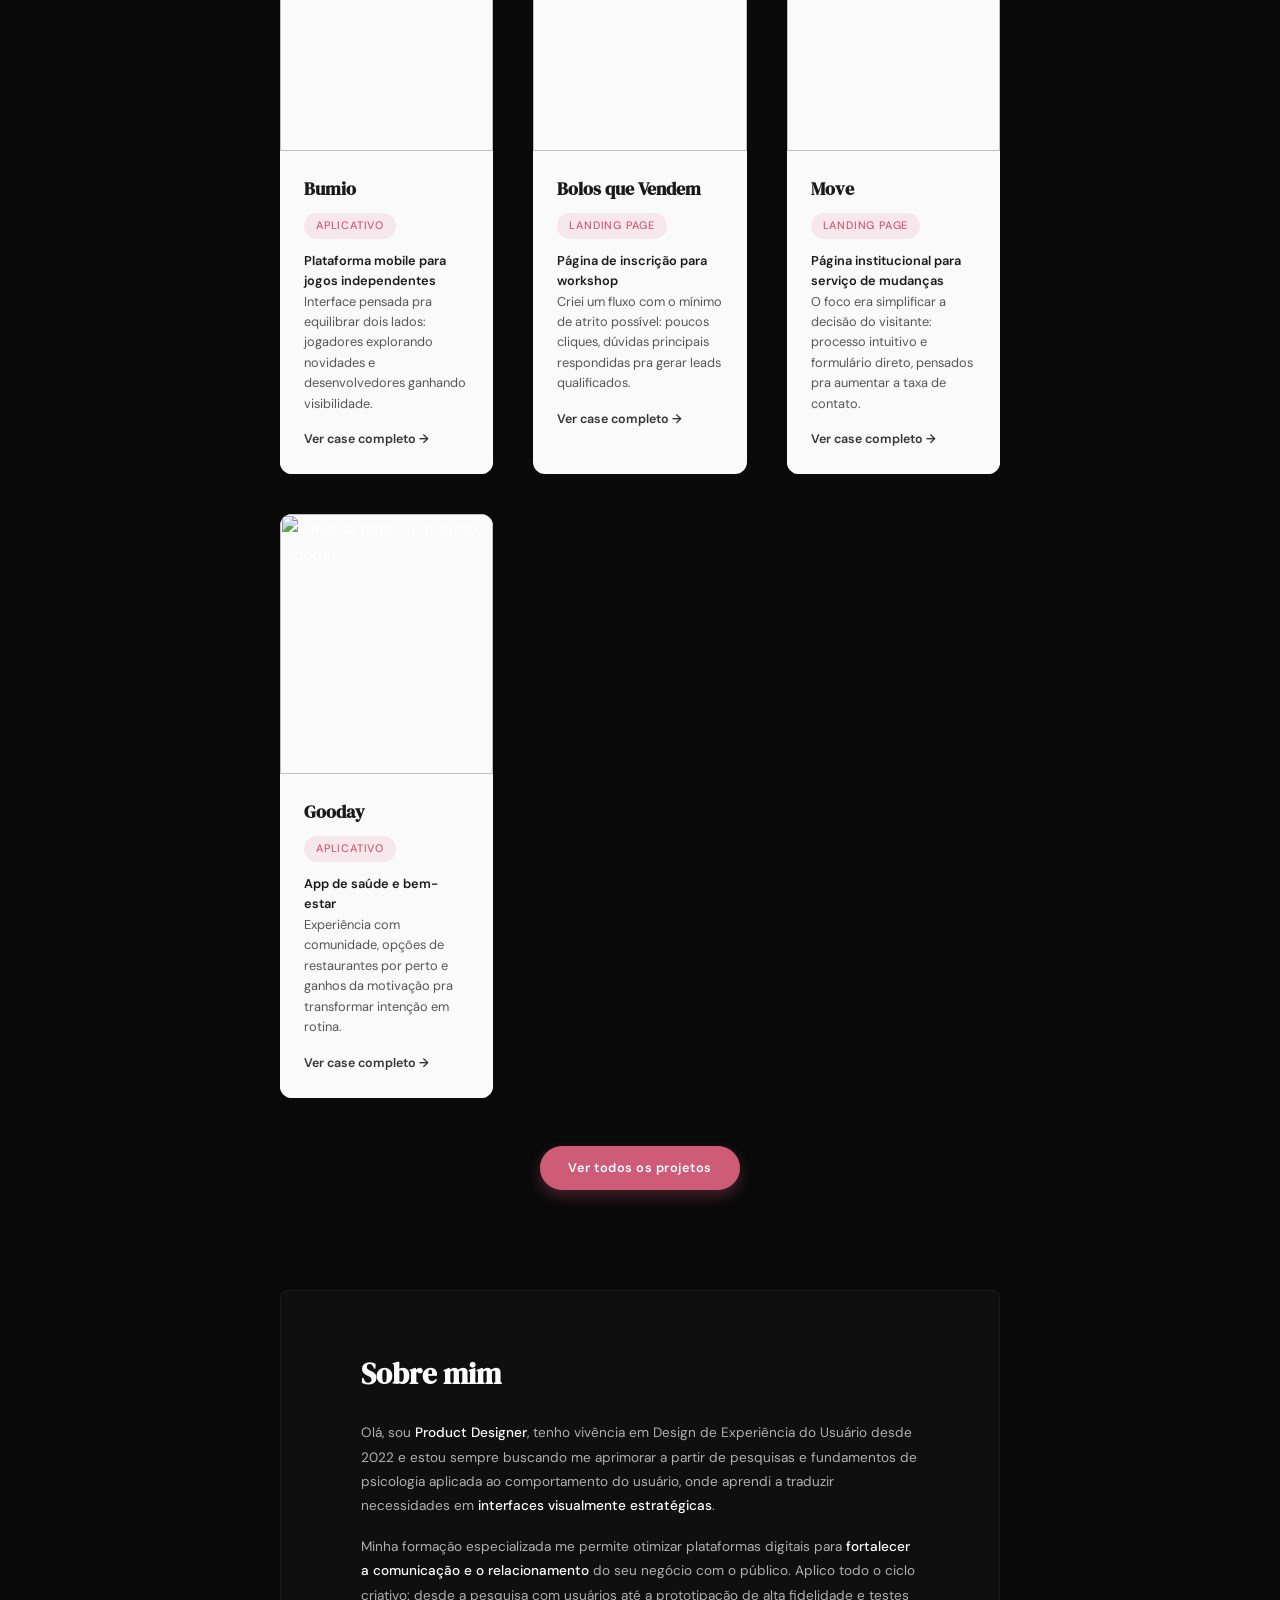
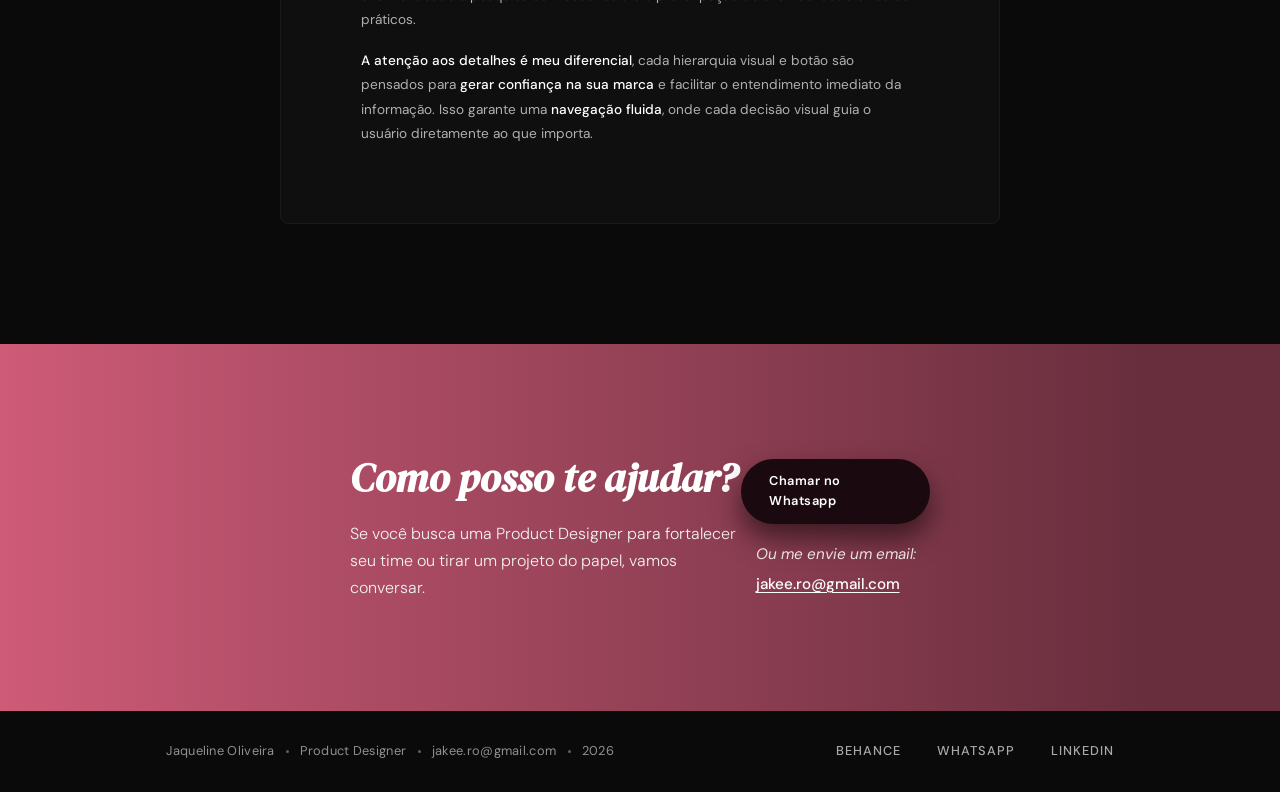
==== commit 9bcde2ff: "refine: remove border and shadow styling from hero image" ====
--- a/index.html
+++ b/index.html
@@ -221,5 +221,44 @@
         <a href="https://www.linkedin.com/in/jaqueline-rodrigues-de-oliveira/" target="_blank">LINKEDIN</a>
     </div>
 </footer>
-</body>
+<script>
+// Animação suave ao rolar: seções e cards "surgem"
+// quando a pessoa rola a página.
+
+const alvos = document.querySelectorAll(
+  '.hero-inner, .process-intro, .process-card, .projects-section h2, .section-subtitle, .project-card, .about-content, .contact-container-elegant'
+);
+
+alvos.forEach(el => el.classList.add('reveal'));
+
+// Cards dos projetos aparecem em cascata (um de leve após o outro)
+document.querySelectorAll('.project-card').forEach((card, i) => {
+  card.style.animationDelay = (i * 0.1) + 's';
+});
+
+// Se a pessoa prefere menos movimento, não anima (acessibilidade)
+const prefereMenosMovimento = window.matchMedia('(prefers-reduced-motion: reduce)').matches;
+
+if (prefereMenosMovimento) {
+  alvos.forEach(el => el.classList.remove('reveal'));
+} else {
+  const observer = new IntersectionObserver((entradas) => {
+    entradas.forEach(entrada => {
+      if (entrada.isIntersecting) {
+        const el = entrada.target;
+        el.classList.add('reveal-visible');
+        el.addEventListener('animationend', function aoTerminar() {
+          el.classList.remove('reveal-visible');
+          el.classList.add('revealed');
+          el.style.animationDelay = '0s';
+          el.removeEventListener('animationend', aoTerminar);
+        });
+        observer.unobserve(el);
+      }
+    });
+  }, { threshold: 0.15, rootMargin: '0px 0px -40px 0px' });
+
+  alvos.forEach(el => observer.observe(el));
+}
+</script></body>
 </html>
--- a/styles.css
+++ b/styles.css
@@ -0,0 +1,793 @@
+/* --- Configurações Globais e Variáveis de Cor --- */
+:root {
+    --bg-dark: #0a0a0a;           /* Fundo principal quase preto */
+    --bg-card: #111111;           /* Fundo dos cards */
+    --pink-primary: #CE5B78;      /* Rosa principal */
+    --pink-secondary: #a43a58;    /* Rosa escuro para hover */
+    --text-white: #ffffff;        /* Texto branco */
+    --text-muted: #b0b0b0;        /* Texto cinza suave */
+    --off-white-bg: #fafafa;      /* Fundo claro nos cards de projeto */
+    
+    --font-heading: 'DM Serif Display', serif;
+    --font-body: 'DM Sans', sans-serif;
+}
+
+* { margin: 0; padding: 0; box-sizing: border-box; }
+
+html {
+    scroll-behavior: smooth;
+    background-color: var(--bg-dark); /* Garante fundo escuro até o fim da página, sem linha branca */
+}
+
+body {
+    background-color: var(--bg-dark);
+    color: var(--text-white);
+    font-family: var(--font-body);
+    line-height: 1.6;
+    -webkit-font-smoothing: antialiased;
+    overflow-x: hidden; /* Evita scrollbar horizontal (a "linha branca" embaixo de tudo) */
+}
+
+a { color: inherit; text-decoration: none; transition: opacity 0.3s ease; }
+a:hover { opacity: 0.8; }
+
+/* Container só para conteúdo principal — não afeta header */
+.container {
+    padding-left: 280px;
+    padding-right: 280px;
+    max-width: 100%; /* Não limita a tela inteira */
+}
+
+/* --- Navbar com Fundo Esticado ao Máximo --- */
+.navbar {
+    position: sticky;
+    top: 0;
+    z-index: 100;
+    
+    width: 100%;           /* Ocupa TUDO na horizontal */
+    max-width: none;       /* Remove qualquer limite escondido */
+    margin-left: 0;        /* Garante margem zero à esquerda */
+    margin-right: 0;       /* Garante margem zero à direita */
+    
+    padding-top: 24px;
+    padding-bottom: 24px;
+    background-color: #1a0a0f;
+}
+
+.navbar-inner {
+    display: flex;
+    align-items: center;
+    justify-content: space-between;
+    width: 100%;
+    padding-left: 280px;
+    padding-right: 280px;
+}
+
+.logo {
+    font-family: 'Cookie', cursive;
+    font-size: 1.5rem;
+    color: var(--text-white);
+    letter-spacing: -0.5px;
+}
+
+.logo-name {
+    color: var(--pink-primary);
+    font-style: italic;
+    margin-right: 6px;
+}
+
+.logo-lastname {
+    font-weight: 400;
+}
+
+.navbar nav ul {
+    display: flex;
+    list-style: none;
+    gap: 32px;
+    font-size: 0.75rem;
+    letter-spacing: 1.5px;
+    font-weight: 500;
+    text-transform: uppercase;
+}
+
+/* Hover rosa só nos links da navbar e do footer */
+.navbar nav ul a:hover,
+.footer-links a:hover {
+    color: var(--pink-primary); /* #CE5B78 */
+    opacity: 1; /* Cancela o fade global de a:hover pra cor sólida */
+}
+
+/* --- Hero Section - Esticada ao Máximo com Arredondamento Abaixo --- */
+.hero {
+    width: 100%;             /* Ocupa TUDO na horizontal */
+    max-width: none;         /* Remove qualquer limite escondido */
+    margin-left: 0;          /* Garante margem zero à esquerda */
+    margin-right: 0;         /* Garante margem zero à direita */
+    position: relative;
+    
+    padding-left: 280px;
+    padding-right: 280px;
+    padding-top: 48px;       /* Espaço no topo */
+    padding-bottom: 0;
+    
+    /* Fundo escuro (mesma cor da seção de processo) preenche os cantos vazios da curvatura,
+       sem mostrar o preto da página nas bordas arredondadas */
+    background-color: #141414;
+}
+
+/* Degradê rosa com o arredondamento — fica por cima do fundo escuro,
+   preservando a curvatura bonita e preenchendo as curvas com a cor escura */
+.hero::before {
+    content: '';
+    position: absolute;
+    inset: 0;
+    background: linear-gradient(to right, #CE5B78 0%, #B14E67 24%, #682E3D 90%);
+    border-radius: 0 0 40px 40px;
+    z-index: 0;
+}
+
+.hero-inner {
+    position: relative;      /* Conteúdo (texto + foto) acima do degradê */
+    z-index: 1;
+    display: flex;
+    align-items: center; /* Centraliza textos verticalmente no retângulo rosa */
+    gap: 40px;
+    width: 100%;
+}
+
+.hero-text {
+    max-width: none; /* Usa todo o espaço disponível à esquerda */
+    flex-basis: 40%; /* Ocupa menos espaço pra foto poder ser maior */
+}
+
+.greeting {
+    font-family: var(--font-heading);
+    font-size: 1.05rem;
+    color: var(--text-white);
+    margin-bottom: 10px;
+    font-weight: 400;
+}
+
+.hero h1 {
+    font-family: var(--font-heading);
+    font-size: 3.5rem;
+    line-height: 1.1;
+    margin-bottom: 8px;
+    color: var(--text-white);
+}
+
+.hero h2 {
+    font-family: var(--font-heading);
+    font-size: 1.15rem;
+    letter-spacing: 1.5px;
+    text-transform: uppercase;
+    margin-bottom: 20px;
+    font-weight: 400;
+    color: rgba(255,255,255,0.9);
+}
+
+.hero-description {
+    font-size: 0.95rem;
+    color: rgba(255,255,255,0.85);
+    margin-bottom: 32px;
+    max-width: 420px;
+    line-height: 1.7;
+}
+
+.hero-image {
+    flex-basis: 58%;       /* Espaço da foto (mesmo do protótipo) */
+    display: flex;
+    justify-content: flex-end; /* Foto alinhada à direita dentro do container */
+    align-items: center;   /* Centraliza verticalmente no retângulo rosa */
+}
+
+.hero-image img {
+    width: 100%;           /* Ocupa o espaço disponível */
+    max-width: 650px;      /* Tamanho final da foto conforme protótipo */
+    height: auto;          /* Mantém proporção original */
+    border-radius: 0;
+    object-fit: cover;
+}
+
+/* --- Botões com Drop Shadow --- */
+.btn {
+    display: inline-block;
+    padding: 12px 28px;
+    border-radius: 50px;
+    font-family: var(--font-body);
+    font-size: 0.8rem;
+    font-weight: 600;
+    border: none;
+    cursor: pointer;
+    transition: all 0.3s ease;
+    letter-spacing: 0.5px;
+    box-shadow: 0 6px 14px rgba(206, 91, 120, 0.3); /* Drop shadow rosa suave e moderno */
+}
+
+.btn:hover {
+    box-shadow: 0 8px 18px rgba(206, 91, 120, 0.45); /* Sombra mais intensa no hover */
+    transform: translateY(-1px);
+}
+
+.btn-dark {
+    background-color: #1a0a0f;
+    color: var(--text-white);
+    box-shadow: 0 14px 28px rgba(0, 0, 0, 0.55); /* Sombra escura bem marcante */
+}
+
+.btn-dark:hover {
+    background-color: #2a1018;
+    box-shadow: 0 18px 36px rgba(0, 0, 0, 0.65);
+    transform: translateY(-1px);
+}
+
+.btn-pink {
+    background-color: var(--pink-primary);
+    color: var(--text-white);
+    box-shadow: 0 6px 14px rgba(206, 91, 120, 0.3);
+}
+
+.btn-pink:hover {
+    background-color: var(--pink-secondary);
+    box-shadow: 0 8px 18px rgba(206, 91, 120, 0.45);
+    transform: translateY(-1px);
+}
+
+/* --- Process Section - Como eu trabalho (painel escuro em 100% da largura) --- */
+.process-section {
+    width: 100%;
+    background-color: #141414; /* Cinza bem escuro, ocupa toda a largura */
+    margin-top: 0;             /* Colado imediatamente abaixo do hero, sem margem */
+    padding-top: 88px;         /* Distância vertical em cima do título */
+    padding-bottom: 88px;      /* Distância vertical embaixo do último texto */
+    padding-left: 280px;       /* Mesmo alinhamento horizontal dos textos abaixo */
+    padding-right: 280px;
+}
+
+.process-content {
+    display: flex;
+    align-items: center;       /* Centraliza o bloco de texto em relação ao grid de ícones */
+    gap: 96px;                 /* Gap maior: encolhe as colunas da grade → linhas de texto mais curtas */
+}
+
+.process-intro {
+    width: 320px;              /* Largura compacta, sem esticar o texto */
+    flex-shrink: 0;
+}
+
+.process-intro h2 {
+    font-family: var(--font-heading);
+    font-size: 1.8rem;
+    margin-bottom: 24px;
+    color: var(--text-white);
+}
+
+.process-intro p {
+    color: var(--text-muted);
+    font-size: 0.85rem;
+    line-height: 1.8;
+    margin-bottom: 16px;
+    max-width: 300px; /* Texto mais estreito e longo igual na imagem */
+}
+
+.process-grid {
+    flex: 1;
+    display: grid;
+    grid-template-columns: repeat(2, 1fr);
+    gap: 36px 56px;
+}
+
+.process-card {
+    padding: 0;
+    background: transparent;
+    transition: none;
+}
+
+.process-icon-img {
+    width: 32px;
+    height: 32px;
+    margin-bottom: 14px;
+    display: block; /* Sem fundo rosa, apenas o ícone outline */
+}
+
+.process-card h3 {
+    font-family: var(--font-heading);
+    font-size: 1.1rem;
+    color: var(--text-white);
+    margin-bottom: 10px;
+}
+
+.process-card p {
+    color: var(--text-muted);
+    font-size: 0.82rem;
+    line-height: 1.7;
+}
+
+/* --- Projects Section --- */
+.projects-section {
+    padding-top: 80px;        /* Respiro visual elegante após o painel cinza escuro */
+    padding-bottom: 100px;
+}
+
+.projects-section h2 {
+    font-family: var(--font-heading);
+    font-size: 2rem;
+    margin-bottom: 8px;
+    color: var(--text-white);
+}
+
+.section-subtitle {
+    color: var(--text-muted);
+    font-size: 0.85rem;
+    margin-bottom: 40px;
+    max-width: 560px;
+}
+
+.projects-grid {
+    display: grid;
+    grid-template-columns: repeat(3, minmax(0, 1fr)); /* 3 cards por linha no desktop */
+    gap: 40px; /* Espaçamento uniforme entre as colunas e linhas de cards */
+}
+
+.project-card {
+    position: relative; /* Referência p/ overlay de clique em todo o card */
+    border-radius: 12px;
+    overflow: hidden;
+    transition: transform 0.3s ease, box-shadow 0.3s ease;
+    background-color: var(--off-white-bg); /* Fundo claro */
+    width: 100%; /* Preenche a coluna → o gap da grade define o espaçamento */
+    cursor: pointer;
+}
+
+.project-card:hover {
+    transform: translateY(-4px);
+    box-shadow: 0 12px 32px rgba(0, 0, 0, 0.5);
+}
+
+.project-card img {
+    width: 100%;
+    height: 260px;            /* Altura fixa mantém os cards uniformes */
+    object-fit: cover;        /* Preenche sem deformar */
+    object-position: top center; /* Desktop: ancora no topo pra logo ficar visível */
+    display: block;
+}
+
+.project-info {
+    padding: 24px; /* 24px de respiro lateral (e vertical) para os textos do card */
+    background-color: var(--off-white-bg);
+}
+
+.project-info h3 {
+    font-family: var(--font-heading);
+    font-size: 1.1rem;
+    color: #1a1a1a;
+    margin-bottom: 10px;
+}
+
+.project-tag {
+    display: inline-block;
+    font-size: 0.68rem;
+    font-weight: 500;
+    letter-spacing: 0.8px;
+    text-transform: uppercase;
+    color: var(--pink-primary);
+    background-color: rgba(206, 91, 120, 0.12);
+    padding: 4px 12px;
+    border-radius: 50px;
+    margin-bottom: 12px;
+}
+
+.project-tagline {
+    color: #555555;
+    font-size: 0.8rem;
+    line-height: 1.6;
+    margin-bottom: 16px;
+}
+
+.project-tagline strong {
+    color: #1a1a1a; /* Primeira linha da descrição em preto */
+    font-weight: 600;
+}
+
+.project-link {
+    color: #333333;
+    font-weight: 600;
+    font-size: 0.78rem;
+    display: flex;
+    align-items: center;
+    gap: 4px;
+    margin-left: auto; /* Mantém à direita, respeitando os 24px do padding do card */
+}
+
+/* Estende a área de clique do link para cobrir TODO o card.
+   O link NÃO é posicionado de propósito: assim o ::after fica
+   ancorado no .project-card (position: relative) e cobre o card inteiro. */
+.project-link::after {
+    content: "";
+    position: absolute;
+    inset: 0;
+    z-index: 1; /* Por cima do conteúdo do card → qualquer clique cai no link */
+}
+
+.projects-center-btn {
+    text-align: center;
+    margin-top: 48px;
+}
+
+/* --- About Section - Sobre mim (fundo escuro com borda sutil) --- */
+.about-section {
+    padding-bottom: 120px;
+}
+
+.about-content {
+    background-color: #0f0f0f;
+    border-radius: 8px;
+    padding: 60px 80px;
+    text-align: center;
+    border: 1px solid #1a1a1a;
+}
+
+.about-content h2 {
+    font-family: var(--font-heading);
+    font-size: 1.8rem;
+    margin-bottom: 24px;
+    color: var(--text-white);
+    max-width: 720px;
+    margin-left: auto;
+    margin-right: auto;
+    text-align: left; /* Título alinhado à esquerda, igual ao texto abaixo */
+}
+
+.about-content p {
+    color: var(--text-muted);
+    font-size: 0.85rem;
+    line-height: 1.8;
+    margin-bottom: 16px;
+    max-width: 720px;
+    margin-left: auto;
+    margin-right: auto;
+    text-align: left;
+}
+
+.about-content strong {
+    color: var(--text-white);
+    font-weight: 500;
+}
+
+/* --- Contact Section - Fundo com gradiente escuro a rosa, em 100% da largura --- */
+/* --- Fundo Rosa Ocupando Tudo --- */
+.contact-section {
+    /* Mesmo linear do hero: rosa mais fechado com lado direito mais escuro */
+    background: linear-gradient(to right, #CE5B78 0%, #B14E67 24%, #682E3D 90%);
+    
+    /* LARGURA TOTAL (Tira margens laterais pro fundo) */
+    width: 100%;
+    padding-left: 0;          
+    padding-right: 0;         
+    margin-left: 0;           /* Garante que encosta na parede esquerda */
+    margin-right: 0;          /* Garante que encosta na parede direita */
+    
+    /* Padding SIMÉTRICO no topo/embaixo — garante que o centro da caixa
+       de conteúdo coincida com o centro exato do retângulo rosa */
+    padding-top: 110px;       
+    padding-bottom: 110px;
+
+    /* Centra todo o conteúdo na vertical dentro do retângulo rosa */
+    display: flex;
+    align-items: center;
+}
+
+/* --- Área interna de conteúdo: margem horizontal de 350px dos dois lados
+     (mantém título, texto, botão e email alinhados com o texto "Sobre mim" acima) --- */
+.contact-container-elegant {
+    display: flex;
+    justify-content: space-between; /* Mantém separados lado a lado */
+    align-items: center;            /* Colunas centralizadas na vertical entre si */
+
+    /* Margem horizontal de 350px à esquerda e à direita (desktop) */
+    width: calc(100% - 700px);
+    margin-left: 350px;
+    margin-right: 350px;
+}
+
+/* Bloco esquerdo: margem automática distribui o espaço livre igualmente,
+   igualando a distância dele da borda esquerda com a distância do bloco
+   da direita até a borda direita da área de contato */
+.contact-info-left {
+    margin-left: auto;
+}
+
+.contact-info-left h2 {
+    font-family: 'DM Serif Display', serif;
+    font-style: italic;
+    font-size: 2.5rem;
+    line-height: 1.2;
+    color: #ffffff;
+    margin-bottom: 18px;
+}
+
+.contact-description {
+    font-family: 'DM Sans', sans-serif;
+    font-size: 16px;        /* Tamanho exato do Figma */
+    line-height: 1.7;       /* Legibilidade elegante */
+    max-width: 410px;       /* Quebra em 3 linhas, como no protótipo */
+
+    /* Branco bem claro (quase branco) mas não o #ffffff puro */
+    color: #f2f2f2;         
+    font-weight: 300;       /* Leve e sofisticado */
+}
+
+/* Botão do Zap — idêntico ao "Vamos conversar" (herda os estilos de .btn .btn-dark) */
+.btn-whatsapp-main {
+    /* Sem margin-top: o bloco inteiro é centralizado na vertical pelo flex da seção */
+    margin-bottom: 18px; /* Mesma distância do título "Como posso te ajudar?" até o texto */
+}
+
+/* Texto do Email direto */
+.email-direct-link span {
+    display: block;
+    font-size: 0.95rem;
+    font-style: italic;
+    color: rgba(255, 255, 255, 0.85);
+    margin-bottom: 6px;
+}
+
+.email-direct-link a {
+    color: #ffffff;
+    text-decoration: underline;
+    text-underline-offset: 3px;
+    font-size: 0.95rem;
+    font-weight: 500;
+}
+
+/* --- Rodapé Limpo com Bolinhas --- */
+.footer-clean {
+    display: flex;
+    justify-content: space-between; /* Texto na esquerda, links na direita */
+    align-items: center;
+    padding: 30px 13%; /* Margem proporcional — no protótipo (1920px) fica ~250px de cada lado */
+    background-color: #0a0a0a; /* Fundo preto colado no fim da página (sem linha branca) */
+    color: rgba(255, 255, 255, 0.55);
+    font-size: 0.8rem;
+}
+
+.footer-left p {
+    letter-spacing: 0.3px;
+    white-space: nowrap; /* Texto da esquerda sempre em uma linha só, como no protótipo */
+}
+
+/* Bolinha em tom fraquinho separando os itens do texto (no lugar dos traços) */
+.footer-dot {
+    display: inline-block;
+    width: 3px;
+    height: 3px;
+    border-radius: 50%;
+    background-color: rgba(255, 255, 255, 0.35);
+    vertical-align: middle;
+    position: relative;
+    top: -1px;
+    margin: 0 8px;
+}
+
+.footer-right {
+    display: flex;
+    align-items: center;
+    gap: 36px; /* Só espaçamento entre os links, como no protótipo */
+    text-transform: uppercase;
+    letter-spacing: 1px;
+}
+
+.footer-right a {
+    color: rgba(255, 255, 255, 0.65);
+    text-decoration: none;
+    font-weight: 500;
+    transition: color 0.3s;
+}
+
+.footer-right a:hover { color: #ffffff; }
+
+/* --- Footer --- */
+.footer {
+    background-color: #050505;
+    width: 100%;
+    padding: 32px 280px;
+    border-top: 1px solid #141414;
+}
+
+.footer-inner {
+    display: flex;
+    justify-content: space-between;
+    align-items: center;
+    max-width: 1600px;
+    margin: 0 auto;
+}
+
+.footer p {
+    color: #666666;
+    font-size: 0.7rem;
+    letter-spacing: 0.5px;
+}
+
+.footer-links {
+    display: flex;
+    gap: 24px;
+}
+
+.footer-links a {
+    color: #888888;
+    font-size: 0.65rem;
+    letter-spacing: 1.5px;
+    text-transform: uppercase;
+    font-weight: 500;
+}
+
+/* --- Responsividade --- */
+@media (max-width: 1200px) {
+    .container { padding-left: 100px; padding-right: 100px; }
+    .navbar-inner { padding-left: 100px; padding-right: 100px; }
+    .hero { padding-left: 100px; padding-right: 100px; }
+    .process-section { padding-left: 100px; padding-right: 100px; }
+    .contact-container-elegant { width: calc(100% - 200px); margin-left: 100px; margin-right: 100px; }
+    .footer { padding: 32px 100px; }
+    .footer-clean { padding: 30px 13%; }
+}
+
+@media (max-width: 1100px) {
+    .projects-grid { grid-template-columns: repeat(2, minmax(0, 1fr)); } /* 2 cards em telas médias */
+
+    /* Tablet/mobile: mostra a imagem inteira (logo do topo visível),
+       sem corte, espaço vazio ou distorção — altura segue a proporção natural */
+    .project-card img {
+        width: 100%;
+        height: auto;
+        object-fit: contain;
+    }
+}
+
+@media (max-width: 900px) {
+    .container { padding-left: 56px; padding-right: 56px; }
+    .navbar-inner { padding-left: 56px; padding-right: 56px; flex-direction: column; gap: 16px; }
+    .hero { padding-left: 56px; padding-right: 56px; }
+    .process-section { padding-left: 56px; padding-right: 56px; }
+    .footer { padding: 24px 56px; flex-direction: column; gap: 12px; }
+
+    .contact-container-elegant {
+        flex-direction: column;
+        align-items: center;
+        text-align: center;
+        width: calc(100% - 112px);
+        margin-left: 56px;
+        margin-right: 56px;
+        gap: 40px;
+    }
+    .contact-info-left { margin-left: 0; } /* Mobile: coluna centralizada de volta */
+    .contact-description { margin: 0 auto; }
+
+    .footer-left p { white-space: normal; }
+    .footer-clean { flex-direction: column; gap: 16px; text-align: center; padding: 28px 24px; }
+
+    .hero {
+        flex-direction: column;
+        text-align: center;
+        padding-top: 40px;
+        padding-bottom: 80px;
+        gap: 40px;
+    }
+    
+    .hero-text { max-width: 100%; }
+    .hero h1 { font-size: 2.5rem; }
+    .hero-description { margin-left: auto; margin-right: auto; }
+    .hero-image img { width: 300px; }
+    
+    .process-content { flex-direction: column; gap: 48px; }
+    .process-intro { width: 100%; }
+    .process-grid { width: 100%; grid-template-columns: repeat(2, 1fr); gap: 24px; }
+    
+    .projects-grid { grid-template-columns: 1fr; gap: 24px; }
+    
+    .about-content { padding: 40px 32px; }
+    
+    .contact-container { flex-direction: column; gap: 40px; }
+    .contact-text { width: 100%; }
+    .contact-form { width: 100%; }
+}
+
+@media (max-width: 768px) {
+    .hero {
+        padding-top: 40px;
+        padding-bottom: 60px;
+    }
+
+    .hero-inner {
+        flex-direction: column;      /* Texto em cima, imagem embaixo */
+        text-align: center;
+        align-items: center;         /* Centraliza tudo, simétrico no celular */
+        justify-content: center;
+        gap: 40px;
+    }
+
+    .hero-image {
+        justify-content: center;     /* Imagem centralizada em vez de à direita */
+        order: -1;                   /* Coloca a foto antes do texto */
+        margin-bottom: 20px;         /* Espaço entre foto e texto */
+    }
+
+    .hero-image img {
+        width: 180px;                /* Tamanho compacto no mobile */
+        height: 180px;
+        border-radius: 50%;          /* Foto arredondada */
+        object-fit: cover;
+        object-position: center;     /* Rosto centralizado, sem corte feio */
+    }
+}
+
+@media (max-width: 600px) {
+    .navbar nav ul { gap: 16px; font-size: 0.65rem; }
+    .hero h1 { font-size: 2rem; }
+    .process-grid { grid-template-columns: 1fr; }
+    .footer-inner { flex-direction: column; gap: 12px; text-align: center; }
+}
+/* Centraliza botão + email: um embaixo do outro e alinhados ao meio */
+.contact-action-right {
+    display: flex !important;
+    flex-direction: column !important;
+    align-items: center !important;
+
+    width: fit-content !important;   /* ajusta a largura só pro que tem dentro */
+    margin-left: auto !important;
+    margin-right: auto !important;
+    /* Sem margin-top: centraliza na vertical junto com a coluna da esquerda */
+}
+
+/* Bloco do email centralizado sob o botão */
+.email-direct-link {
+    display: flex !important;
+    flex-direction: column !important;
+    align-items: flex-start !important; /* as duas linhas começam na mesma borda esquerda */
+    margin-top: 0 !important; /* toda a distância vem do margin-bottom do botão (18px) */
+    width: fit-content !important;
+}
+
+/* Linhas individuais de texto e link */
+.email-direct-link span,
+.email-direct-link a {
+    display: inline-block !important;
+    direction: ltr !important;       /* leitura esquerda → direita */
+    text-align: left !important;
+}
+/* ============================================
+   ANIMAÇÃO DE ENTRADA AO ROLAR (reveal)
+   Elementos surgem subindo suavemente quando
+   entram na tela. Respeita acessibilidade.
+   ============================================ */
+.reveal {
+  opacity: 0;
+}
+
+.reveal-visible {
+  animation: fadeUp 0.7s ease forwards;
+}
+
+@keyframes fadeUp {
+  from {
+    opacity: 0;
+    transform: translateY(28px);
+  }
+  to {
+    opacity: 1;
+    transform: translateY(0);
+  }
+}
+
+/* Estado final: solta o elemento da animação
+   (o hover dos cards continua funcionando depois) */
+.revealed {
+  opacity: 1;
+}
+
+/* Acessibilidade: quem prefere menos movimento
+   no sistema operacional não vê animação nenhuma */
+@media (prefers-reduced-motion: reduce) {
+  .reveal { opacity: 1; }
+  .reveal-visible { animation: none; }
+}
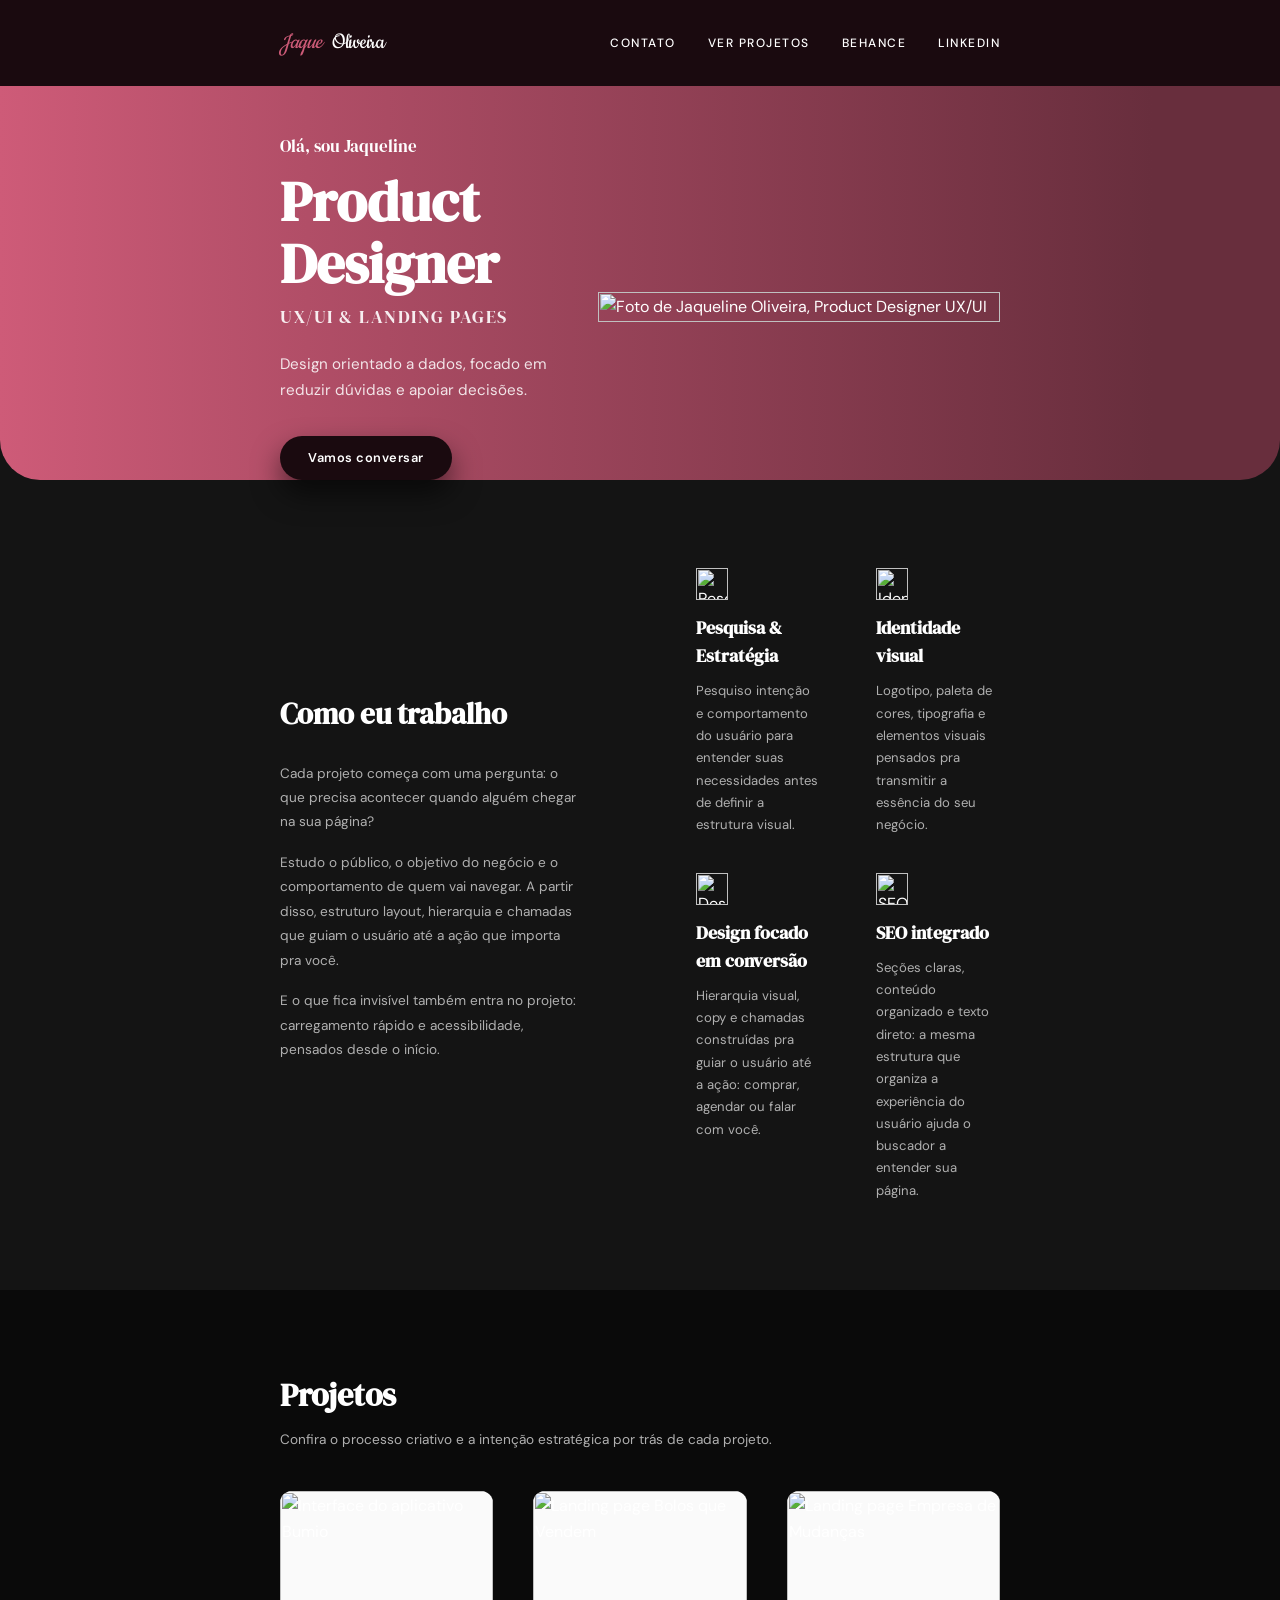
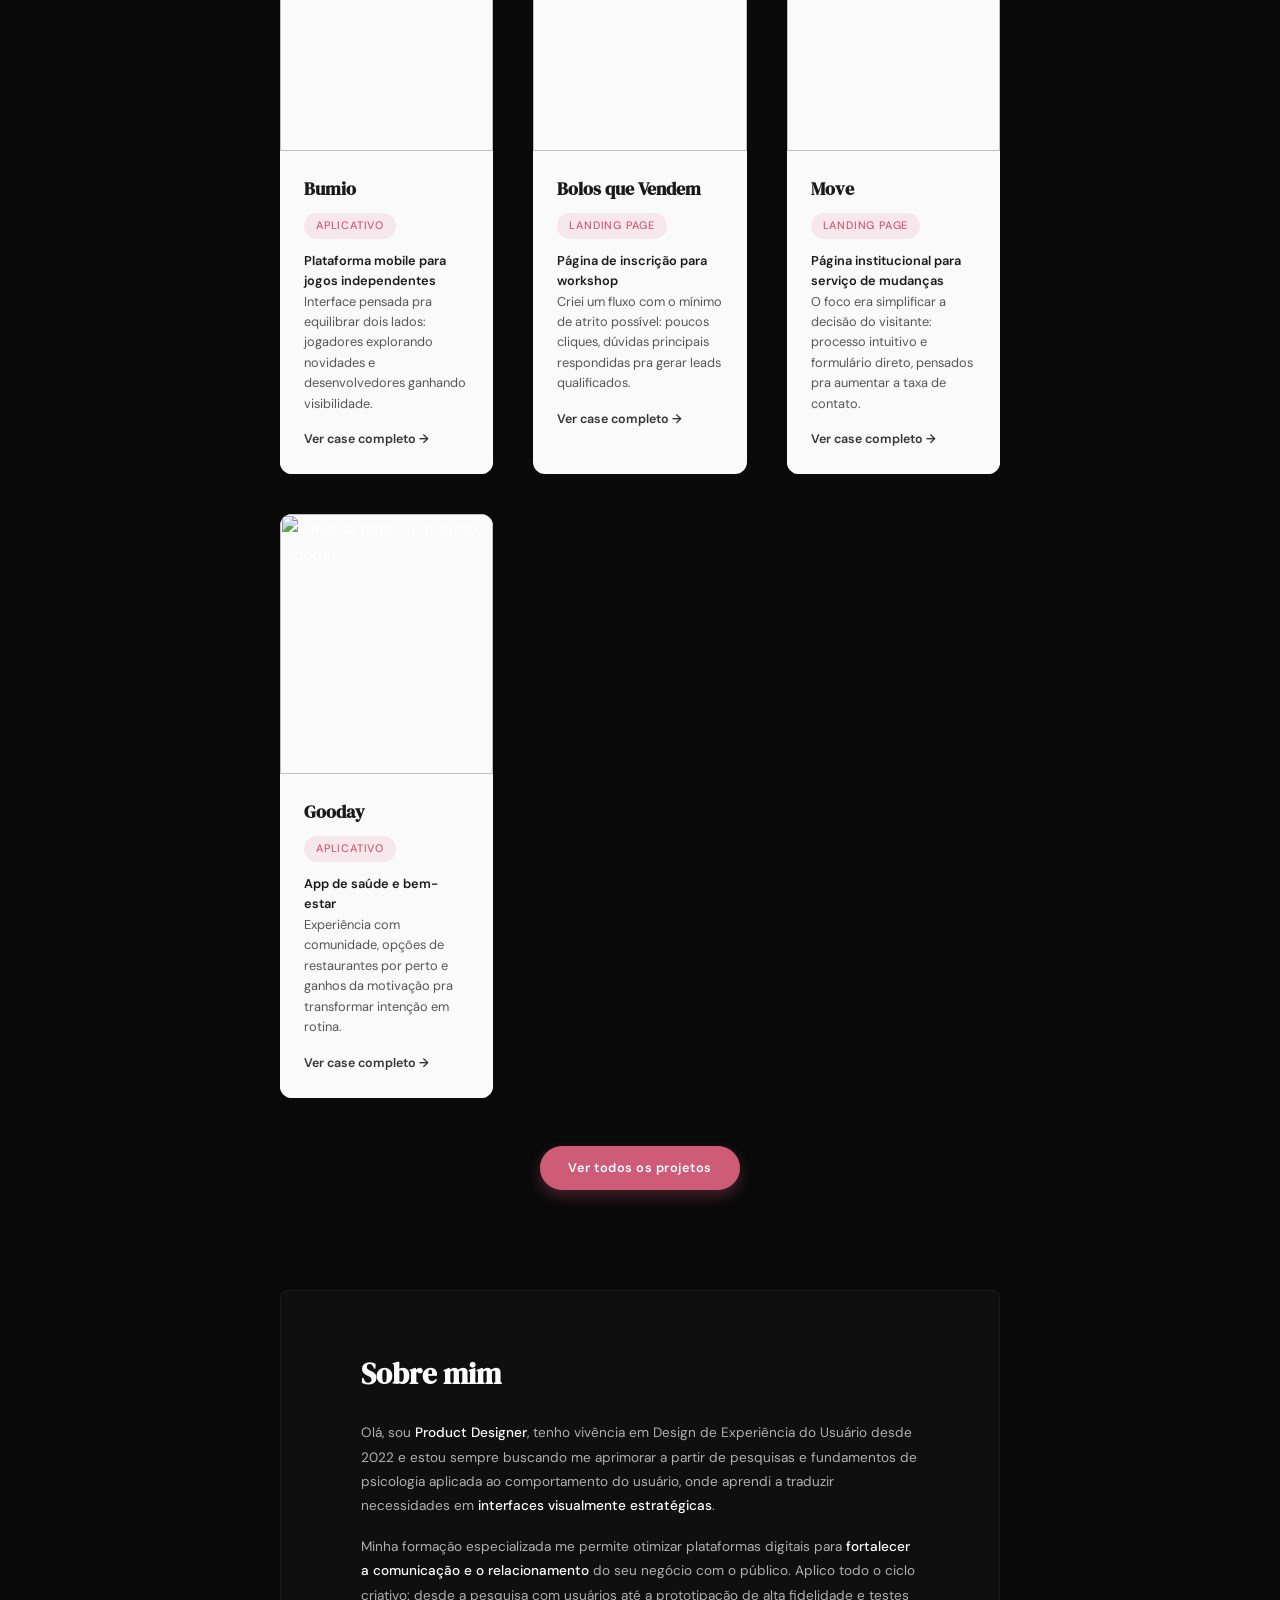
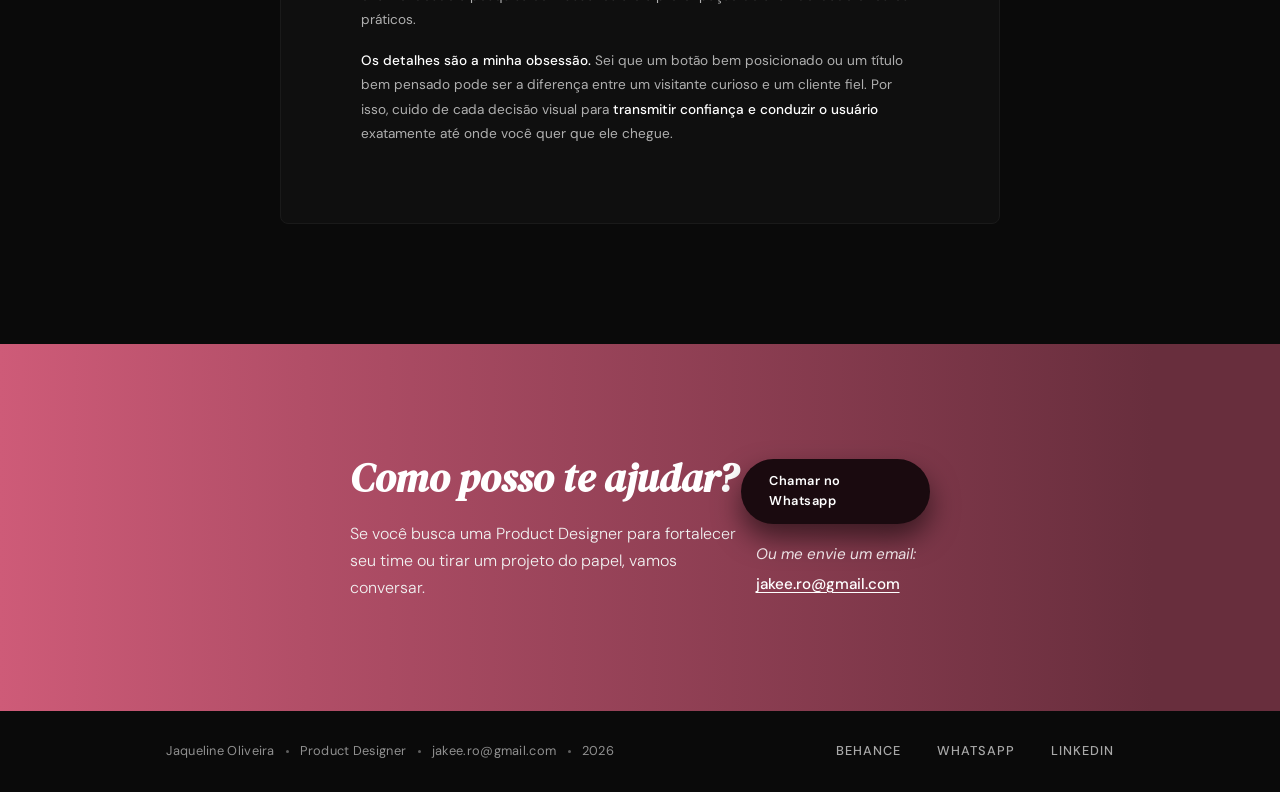
==== commit 7fa3d7ee: "refine: update header styling and improve hero responsiveness" ====
--- a/index.html
+++ b/index.html
@@ -176,7 +176,7 @@
 
     <p>Minha formação especializada me permite otimizar plataformas digitais para <strong>fortalecer a comunicação e o relacionamento</strong> do seu negócio com o público. Aplico todo o ciclo criativo: desde a pesquisa com usuários até a prototipação de alta fidelidade e testes práticos.</p>
 
-    <p> <strong> A atenção aos detalhes é meu diferencial</strong>, cada hierarquia visual e botão são pensados para <strong>gerar confiança na sua marca</strong> e facilitar o entendimento imediato da informação. Isso garante uma <strong>navegação fluida</strong>, onde cada decisão visual guia o usuário diretamente ao que importa.</p>
+    <p> <strong>Os detalhes são a minha obsessão.</strong> Sei que um botão bem posicionado ou um título bem pensado pode ser a diferença entre um visitante curioso e um cliente fiel. Por isso, cuido de cada decisão visual para <strong>transmitir confiança e conduzir o usuário</strong> exatamente até onde você quer que ele chegue.</p>
 </div>
         </section>
     </main>
--- a/styles.css
+++ b/styles.css
@@ -790,4 +790,14 @@
 @media (prefers-reduced-motion: reduce) {
   .reveal { opacity: 1; }
   .reveal-visible { animation: none; }
-}+}
+/* ============================================
+   EFEITO: inverter as cores do ícone no hover
+   (a cor do ícone e a do quadrado "trocam")
+   ============================================ */
+.process-icon-img {
+    transition: filter 0.35s ease;
+}
+
+.process-icon-img:hover {
+        filter: invert(1) hue-rotate(180deg);
